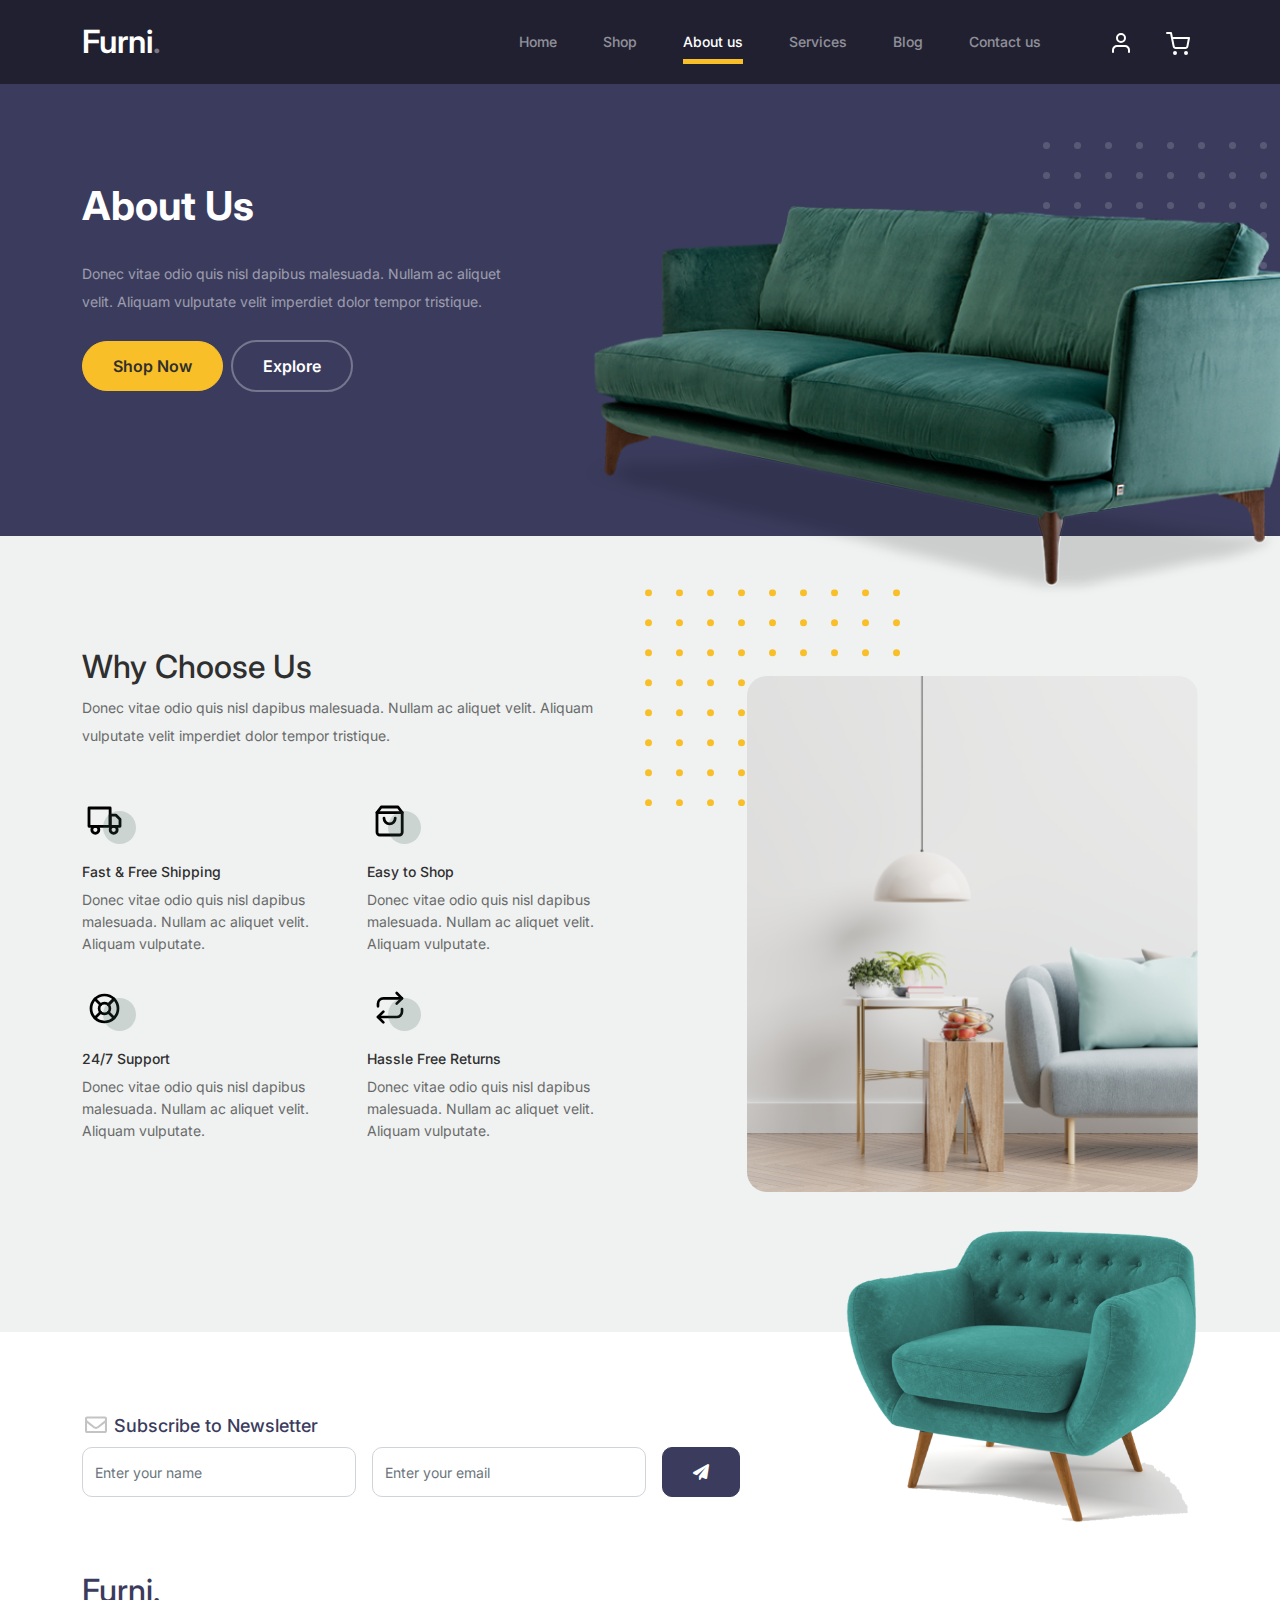
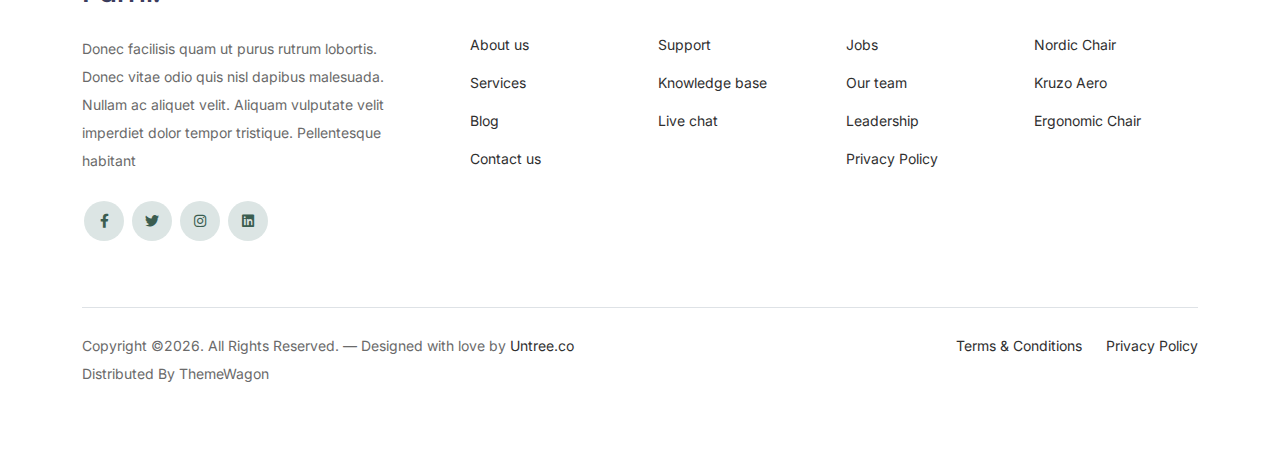
==== about.html @ 0d6bf36a "changes in photos" ====
<!doctype html>
<html lang="en">
<head>
  <meta charset="utf-8">
  <meta name="viewport" content="width=device-width, initial-scale=1, shrink-to-fit=no">
  <meta name="author" content="Untree.co">
  <link rel="shortcut icon" href="favicon.png">

  <meta name="description" content="" />
  <meta name="keywords" content="bootstrap, bootstrap4" />

		<!-- Bootstrap CSS -->
		<link href="css/bootstrap.min.css" rel="stylesheet">
		<link href="https://cdnjs.cloudflare.com/ajax/libs/font-awesome/6.0.0-beta3/css/all.min.css" rel="stylesheet">
		<link href="css/tiny-slider.css" rel="stylesheet">
		<link href="css/style.css" rel="stylesheet">
		<title>Furni Free Bootstrap 5 Template for Furniture and Interior Design Websites by Untree.co </title>
	</head>

	<body>

		<!-- Start Header/Navigation -->
		<nav class="custom-navbar navbar navbar navbar-expand-md navbar-dark bg-dark" arial-label="Furni navigation bar">

			<div class="container">
				<a class="navbar-brand" href="index.html">Furni<span>.</span></a>

				<button class="navbar-toggler" type="button" data-bs-toggle="collapse" data-bs-target="#navbarsFurni" aria-controls="navbarsFurni" aria-expanded="false" aria-label="Toggle navigation">
					<span class="navbar-toggler-icon"></span>
				</button>

				<div class="collapse navbar-collapse" id="navbarsFurni">
					<ul class="custom-navbar-nav navbar-nav ms-auto mb-2 mb-md-0">
						<li class="nav-item ">
							<a class="nav-link" href="index.html">Home</a>
						</li>
						<li><a class="nav-link" href="shop.html">Shop</a></li>
						<li class="active"><a class="nav-link" href="about.html">About us</a></li>
						<li><a class="nav-link" href="services.html">Services</a></li>
						<li><a class="nav-link" href="blog.html">Blog</a></li>
						<li><a class="nav-link" href="contact.html">Contact us</a></li>
					</ul>

					<ul class="custom-navbar-cta navbar-nav mb-2 mb-md-0 ms-5">
						<li><a class="nav-link" href="#"><img src="images/user.svg"></a></li>
						<li><a class="nav-link" href="cart.html"><img src="images/cart.svg"></a></li>
					</ul>
				</div>
			</div>
				
		</nav>
		<!-- End Header/Navigation -->

		<!-- Start Hero Section -->
			<div class="hero">
				<div class="container">
					<div class="row justify-content-between">
						<div class="col-lg-5">
							<div class="intro-excerpt">
								<h1>About Us</h1>
								<p class="mb-4">Donec vitae odio quis nisl dapibus malesuada. Nullam ac aliquet velit. Aliquam vulputate velit imperdiet dolor tempor tristique.</p>
								<p><a href="" class="btn btn-secondary me-2">Shop Now</a><a href="#" class="btn btn-white-outline">Explore</a></p>
							</div>
						</div>
						<div class="col-lg-7">
							<div class="hero-img-wrap">
								<img src="images/couch.png" class="img-fluid">
							</div>
						</div>
					</div>
				</div>
			</div>
		<!-- End Hero Section -->

		

		<!-- Start Why Choose Us Section -->
		<div class="why-choose-section">
			<div class="container">
				<div class="row justify-content-between align-items-center">
					<div class="col-lg-6">
						<h2 class="section-title">Why Choose Us</h2>
						<p>Donec vitae odio quis nisl dapibus malesuada. Nullam ac aliquet velit. Aliquam vulputate velit imperdiet dolor tempor tristique.</p>

						<div class="row my-5">
							<div class="col-6 col-md-6">
								<div class="feature">
									<div class="icon">
										<img src="images/truck.svg" alt="Image" class="imf-fluid">
									</div>
									<h3>Fast &amp; Free Shipping</h3>
									<p>Donec vitae odio quis nisl dapibus malesuada. Nullam ac aliquet velit. Aliquam vulputate.</p>
								</div>
							</div>

							<div class="col-6 col-md-6">
								<div class="feature">
									<div class="icon">
										<img src="images/bag.svg" alt="Image" class="imf-fluid">
									</div>
									<h3>Easy to Shop</h3>
									<p>Donec vitae odio quis nisl dapibus malesuada. Nullam ac aliquet velit. Aliquam vulputate.</p>
								</div>
							</div>

							<div class="col-6 col-md-6">
								<div class="feature">
									<div class="icon">
										<img src="images/support.svg" alt="Image" class="imf-fluid">
									</div>
									<h3>24/7 Support</h3>
									<p>Donec vitae odio quis nisl dapibus malesuada. Nullam ac aliquet velit. Aliquam vulputate.</p>
								</div>
							</div>

							<div class="col-6 col-md-6">
								<div class="feature">
									<div class="icon">
										<img src="images/return.svg" alt="Image" class="imf-fluid">
									</div>
									<h3>Hassle Free Returns</h3>
									<p>Donec vitae odio quis nisl dapibus malesuada. Nullam ac aliquet velit. Aliquam vulputate.</p>
								</div>
							</div>

						</div>
					</div>

					<div class="col-lg-5">
						<div class="img-wrap">
							<img src="images/why-choose-us-img.jpg" alt="Image" class="img-fluid">
						</div>
					</div>

				</div>
			</div>
		</div>
		<!-- End Why Choose Us Section -->


		<!-- Start Footer Section -->
		<footer class="footer-section">
			<div class="container relative">

				<div class="sofa-img">
					<img src="images/sofa.png" alt="Image" class="img-fluid">
				</div>

				<div class="row">
					<div class="col-lg-8">
						<div class="subscription-form">
							<h3 class="d-flex align-items-center"><span class="me-1"><img src="images/envelope-outline.svg" alt="Image" class="img-fluid"></span><span>Subscribe to Newsletter</span></h3>

							<form action="#" class="row g-3">
								<div class="col-auto">
									<input type="text" class="form-control" placeholder="Enter your name">
								</div>
								<div class="col-auto">
									<input type="email" class="form-control" placeholder="Enter your email">
								</div>
								<div class="col-auto">
									<button class="btn btn-primary">
										<span class="fa fa-paper-plane"></span>
									</button>
								</div>
							</form>

						</div>
					</div>
				</div>

				<div class="row g-5 mb-5">
					<div class="col-lg-4">
						<div class="mb-4 footer-logo-wrap"><a href="#" class="footer-logo">Furni<span>.</span></a></div>
						<p class="mb-4">Donec facilisis quam ut purus rutrum lobortis. Donec vitae odio quis nisl dapibus malesuada. Nullam ac aliquet velit. Aliquam vulputate velit imperdiet dolor tempor tristique. Pellentesque habitant</p>

						<ul class="list-unstyled custom-social">
							<li><a href="#"><span class="fa fa-brands fa-facebook-f"></span></a></li>
							<li><a href="#"><span class="fa fa-brands fa-twitter"></span></a></li>
							<li><a href="#"><span class="fa fa-brands fa-instagram"></span></a></li>
							<li><a href="#"><span class="fa fa-brands fa-linkedin"></span></a></li>
						</ul>
					</div>

					<div class="col-lg-8">
						<div class="row links-wrap">
							<div class="col-6 col-sm-6 col-md-3">
								<ul class="list-unstyled">
									<li><a href="#">About us</a></li>
									<li><a href="#">Services</a></li>
									<li><a href="#">Blog</a></li>
									<li><a href="#">Contact us</a></li>
								</ul>
							</div>

							<div class="col-6 col-sm-6 col-md-3">
								<ul class="list-unstyled">
									<li><a href="#">Support</a></li>
									<li><a href="#">Knowledge base</a></li>
									<li><a href="#">Live chat</a></li>
								</ul>
							</div>

							<div class="col-6 col-sm-6 col-md-3">
								<ul class="list-unstyled">
									<li><a href="#">Jobs</a></li>
									<li><a href="#">Our team</a></li>
									<li><a href="#">Leadership</a></li>
									<li><a href="#">Privacy Policy</a></li>
								</ul>
							</div>

							<div class="col-6 col-sm-6 col-md-3">
								<ul class="list-unstyled">
									<li><a href="#">Nordic Chair</a></li>
									<li><a href="#">Kruzo Aero</a></li>
									<li><a href="#">Ergonomic Chair</a></li>
								</ul>
							</div>
						</div>
					</div>

				</div>

				<div class="border-top copyright">
					<div class="row pt-4">
						<div class="col-lg-6">
							<p class="mb-2 text-center text-lg-start">Copyright &copy;<script>document.write(new Date().getFullYear());</script>. All Rights Reserved. &mdash; Designed with love by <a href="https://untree.co">Untree.co</a> Distributed By <a hreff="https://themewagon.com">ThemeWagon</a>  <!-- License information: https://untree.co/license/ -->
            </p>
						</div>

						<div class="col-lg-6 text-center text-lg-end">
							<ul class="list-unstyled d-inline-flex ms-auto">
								<li class="me-4"><a href="#">Terms &amp; Conditions</a></li>
								<li><a href="#">Privacy Policy</a></li>
							</ul>
						</div>

					</div>
				</div>

			</div>
		</footer>
		<!-- End Footer Section -->	


		<script src="js/bootstrap.bundle.min.js"></script>
		<script src="js/tiny-slider.js"></script>
		<script src="js/custom.js"></script>
	</body>

</html>
---- css/tiny-slider.css ----
.tns-outer {
    padding: 0 !important
}

.tns-outer [hidden] {
    display: none !important
}

.tns-outer [aria-controls],
.tns-outer [data-action] {
    cursor: pointer
}

.tns-slider {
    -webkit-transition: all 0s;
    -moz-transition: all 0s;
    transition: all 0s
}

.tns-slider>.tns-item {
    -webkit-box-sizing: border-box;
    -moz-box-sizing: border-box;
    box-sizing: border-box
}

.tns-horizontal.tns-subpixel {
    white-space: nowrap
}

.tns-horizontal.tns-subpixel>.tns-item {
    display: inline-block;
    vertical-align: top;
    white-space: normal
}

.tns-horizontal.tns-no-subpixel:after {
    content: '';
    display: table;
    clear: both
}

.tns-horizontal.tns-no-subpixel>.tns-item {
    float: left
}

.tns-horizontal.tns-carousel.tns-no-subpixel>.tns-item {
    margin-right: -100%
}

.tns-no-calc {
    position: relative;
    left: 0
}

.tns-gallery {
    position: relative;
    left: 0;
    min-height: 1px
}

.tns-gallery>.tns-item {
    position: absolute;
    left: -100%;
    -webkit-transition: transform 0s, opacity 0s;
    -moz-transition: transform 0s, opacity 0s;
    transition: transform 0s, opacity 0s
}

.tns-gallery>.tns-slide-active {
    position: relative;
    left: auto !important
}

.tns-gallery>.tns-moving {
    -webkit-transition: all 0.25s;
    -moz-transition: all 0.25s;
    transition: all 0.25s
}

.tns-autowidth {
    display: inline-block
}

.tns-lazy-img {
    -webkit-transition: opacity 0.6s;
    -moz-transition: opacity 0.6s;
    transition: opacity 0.6s;
    opacity: 0.6
}

.tns-lazy-img.tns-complete {
    opacity: 1
}

.tns-ah {
    -webkit-transition: height 0s;
    -moz-transition: height 0s;
    transition: height 0s
}

.tns-ovh {
    overflow: hidden
}

.tns-visually-hidden {
    position: absolute;
    left: -10000em
}

.tns-transparent {
    opacity: 0;
    visibility: hidden
}

.tns-fadeIn {
    opacity: 1;
    filter: alpha(opacity=100);
    z-index: 0
}

.tns-normal,
.tns-fadeOut {
    opacity: 0;
    filter: alpha(opacity=0);
    z-index: -1
}

.tns-vpfix {
    white-space: nowrap
}

.tns-vpfix>div,
.tns-vpfix>li {
    display: inline-block
}

.tns-t-subp2 {
    margin: 0 auto;
    width: 310px;
    position: relative;
    height: 10px;
    overflow: hidden
}

.tns-t-ct {
    width: 2333.3333333%;
    width: -webkit-calc(100% * 70 / 3);
    width: -moz-calc(100% * 70 / 3);
    width: calc(100% * 70 / 3);
    position: absolute;
    right: 0
}

.tns-t-ct:after {
    content: '';
    display: table;
    clear: both
}

.tns-t-ct>div {
    width: 1.4285714%;
    width: -webkit-calc(100% / 70);
    width: -moz-calc(100% / 70);
    width: calc(100% / 70);
    height: 10px;
    float: left
}
---- css/style.css ----
@import url("https://fonts.googleapis.com/css2?family=Inter:wght@400;500;600;700;800&display=swap");
body {
  overflow-x: hidden;
  position: relative; }

body {
  font-family: "Inter", sans-serif;
  font-weight: 400;
  line-height: 28px;
  color: #6a6a6a;
  font-size: 14px;
  background-color: #eff2f1; }

a {
  text-decoration: none;
  -webkit-transition: .3s all ease;
  -o-transition: .3s all ease;
  transition: .3s all ease;
  color: #2f2f2f;
  text-decoration: underline; }
  a:hover {
    color: #2f2f2f;
    text-decoration: none; }
  a.more {
    font-weight: 600; }

.custom-navbar {
  background: #202031 !important;
  padding-top: 20px;
  padding-bottom: 20px; }
  .custom-navbar .navbar-brand {
    font-size: 32px;
    font-weight: 600; }
    .custom-navbar .navbar-brand > span {
      opacity: .4; }
  .custom-navbar .navbar-toggler {
    border-color: transparent; }
    .custom-navbar .navbar-toggler:active, .custom-navbar .navbar-toggler:focus {
      -webkit-box-shadow: none;
      box-shadow: none;
      outline: none; }
  @media (min-width: 992px) {
    .custom-navbar .custom-navbar-nav li {
      margin-left: 15px;
      margin-right: 15px; } }
  .custom-navbar .custom-navbar-nav li a {
    font-weight: 500;
    color: #ffffff !important;
    opacity: .5;
    -webkit-transition: .3s all ease;
    -o-transition: .3s all ease;
    transition: .3s all ease;
    position: relative; 
    padding-right: 100px;
    }
    
    @media (min-width: 768px) {
      .custom-navbar .custom-navbar-nav li a:before {
        content: "";
        position: absolute;
        bottom: 0;
        left: 8px;
        right: 8px;
        background: #f9bf29;
        height: 5px;
        opacity: 1;
        visibility: visible;
        width: 0;
        -webkit-transition: .15s all ease-out;
        -o-transition: .15s all ease-out;
        transition: .15s all ease-out; } }
    .custom-navbar .custom-navbar-nav li a:hover {
      opacity: 1; }
      .custom-navbar .custom-navbar-nav li a:hover:before {
        width: calc(100% - 16px); }
  .custom-navbar .custom-navbar-nav li.active a {
    opacity: 1; }
    .custom-navbar .custom-navbar-nav li.active a:before {
      width: calc(100% - 16px); }
  .custom-navbar .custom-navbar-cta {
    margin-left: 0 !important;
    -webkit-box-orient: horizontal;
    -webkit-box-direction: normal;
    -ms-flex-direction: row;
    flex-direction: row; }
    @media (min-width: 768px) {
      .custom-navbar .custom-navbar-cta {
        margin-left: 40px !important; } }
    .custom-navbar .custom-navbar-cta li {
      margin-left: 0px;
      margin-right: 0px; }
      .custom-navbar .custom-navbar-cta li:first-child {
        margin-right: 20px; }

.hero {
  background: #3b3c5d;
  padding: calc(4rem - 30px) 0 0rem 0; }
  @media (min-width: 768px) {
    .hero {
      padding: calc(4rem - 30px) 0 4rem 0; } }
  @media (min-width: 992px) {
    .hero {
      padding: calc(8rem - 30px) 0 8rem 0; } }
  .hero .intro-excerpt {
    position: relative;
    z-index: 4; }
    @media (min-width: 992px) {
      .hero .intro-excerpt {
        max-width: 450px; } }
  .hero h1 {
    font-weight: 700;
    color: #ffffff;
    margin-bottom: 30px; }
    @media (min-width: 1400px) {
      .hero h1 {
        font-size: 54px; } }
  .hero p {
    color: rgba(255, 255, 255, 0.5);
    margin-botom: 30px; }
  .hero .hero-img-wrap {
    position: relative; }
    .hero .hero-img-wrap img {
      position: relative;
      top: 0px;
      right: 0px;
      z-index: 2;
      max-width: 780px;
      left: -20px; }
      @media (min-width: 768px) {
        .hero .hero-img-wrap img {
          right: 0px;
          left: -100px; } }
      @media (min-width: 992px) {
        .hero .hero-img-wrap img {
          left: 0px;
          top: -80px;
          position: absolute;
          right: -50px; } }
      @media (min-width: 1200px) {
        .hero .hero-img-wrap img {
          left: 0px;
          top: -80px;
          right: -100px; } }
    .hero .hero-img-wrap:after {
      content: "";
      position: absolute;
      width: 255px;
      height: 217px;
      background-image: url("../images/dots-light.svg");
      background-size: contain;
      background-repeat: no-repeat;
      right: -100px;
      top: -0px; }
      @media (min-width: 1200px) {
        .hero .hero-img-wrap:after {
          top: -40px; } }

.btn {
  font-weight: 600;
  padding: 12px 30px;
  border-radius: 30px;
  color: #ffffff;
  background: #2f2f2f;
  border-color: #2f2f2f; }
  .btn:hover {
    color: #ffffff;
    background: #222222;
    border-color: #222222; }
  .btn:active, .btn:focus {
    outline: none !important;
    -webkit-box-shadow: none;
    box-shadow: none; }
  .btn.btn-primary {
    background: #3b3c5d;
    border-color: #3b3c5d; }
    .btn.btn-primary:hover {
      background: #314d43;
      border-color: #314d43; }
  .btn.btn-secondary {
    color: #2f2f2f;
    background: #f9bf29;
    border-color: #f9bf29; }
    .btn.btn-secondary:hover {
      background: #f8b810;
      border-color: #f8b810; }
  .btn.btn-white-outline {
    background: transparent;
    border-width: 2px;
    border-color: rgba(255, 255, 255, 0.3); }
    .btn.btn-white-outline:hover {
      border-color: white;
      color: #ffffff; }

.section-title {
  color: #2f2f2f; }

.product-section {
  padding: 7rem 0; }
  .product-section .product-item {
    text-align: center;
    text-decoration: none;
    display: block;
    position: relative;
    padding-bottom: 50px;
    cursor: pointer; }
    .product-section .product-item .product-thumbnail {
      margin-bottom: 30px;
      position: relative;
      top: 0;
      -webkit-transition: .3s all ease;
      -o-transition: .3s all ease;
      transition: .3s all ease; }
    .product-section .product-item h3 {
      font-weight: 600;
      font-size: 16px; }
    .product-section .product-item strong {
      font-weight: 800 !important;
      font-size: 18px !important; }
    .product-section .product-item h3, .product-section .product-item strong {
      color: #2f2f2f;
      text-decoration: none; }
    .product-section .product-item .icon-cross {
      position: absolute;
      width: 35px;
      height: 35px;
      display: inline-block;
      background: #2f2f2f;
      bottom: 15px;
      left: 50%;
      -webkit-transform: translateX(-50%);
      -ms-transform: translateX(-50%);
      transform: translateX(-50%);
      margin-bottom: -17.5px;
      border-radius: 50%;
      opacity: 0;
      visibility: hidden;
      -webkit-transition: .3s all ease;
      -o-transition: .3s all ease;
      transition: .3s all ease; }
      .product-section .product-item .icon-cross img {
        position: absolute;
        left: 50%;
        top: 50%;
        -webkit-transform: translate(-50%, -50%);
        -ms-transform: translate(-50%, -50%);
        transform: translate(-50%, -50%); }
    .product-section .product-item:before {
      bottom: 0;
      left: 0;
      right: 0;
      position: absolute;
      content: "";
      background: #dce5e4;
      height: 0%;
      z-index: -1;
      border-radius: 10px;
      -webkit-transition: .3s all ease;
      -o-transition: .3s all ease;
      transition: .3s all ease; }
    .product-section .product-item:hover .product-thumbnail {
      top: -25px; }
    .product-section .product-item:hover .icon-cross {
      bottom: 0;
      opacity: 1;
      visibility: visible; }
    .product-section .product-item:hover:before {
      height: 70%; }

.why-choose-section {
  padding: 7rem 0; }
  .why-choose-section .img-wrap {
    position: relative; }
    .why-choose-section .img-wrap:before {
      position: absolute;
      content: "";
      width: 255px;
      height: 217px;
      background-image: url("../images/dots-yellow.svg");
      background-repeat: no-repeat;
      background-size: contain;
      -webkit-transform: translate(-40%, -40%);
      -ms-transform: translate(-40%, -40%);
      transform: translate(-40%, -40%);
      z-index: -1; }
    .why-choose-section .img-wrap img {
      border-radius: 20px; }

.feature {
  margin-bottom: 30px; }
  .feature .icon {
    display: inline-block;
    position: relative;
    margin-bottom: 20px; }
    .feature .icon:before {
      content: "";
      width: 33px;
      height: 33px;
      position: absolute;
      background: rgba(59, 93, 80, 0.2);
      border-radius: 50%;
      right: -8px;
      bottom: 0; }
  .feature h3 {
    font-size: 14px;
    color: #2f2f2f; }
  .feature p {
    font-size: 14px;
    line-height: 22px;
    color: #6a6a6a; }

.we-help-section {
  padding: 7rem 0; }
  .we-help-section .imgs-grid {
    display: -ms-grid;
    display: grid;
    -ms-grid-columns: (1fr)[27];
    grid-template-columns: repeat(27, 1fr);
    position: relative; }
    .we-help-section .imgs-grid:before {
      position: absolute;
      content: "";
      width: 255px;
      height: 217px;
      background-image: url("../images/dots-green.svg");
      background-size: contain;
      background-repeat: no-repeat;
      -webkit-transform: translate(-40%, -40%);
      -ms-transform: translate(-40%, -40%);
      transform: translate(-40%, -40%);
      z-index: -1; }
    .we-help-section .imgs-grid .grid {
      position: relative; }
      .we-help-section .imgs-grid .grid img {
        border-radius: 20px;
        max-width: 100%; }
      .we-help-section .imgs-grid .grid.grid-1 {
        -ms-grid-column: 1;
        -ms-grid-column-span: 18;
        grid-column: 1 / span 18;
        -ms-grid-row: 1;
        -ms-grid-row-span: 27;
        grid-row: 1 / span 27; }
      .we-help-section .imgs-grid .grid.grid-2 {
        -ms-grid-column: 19;
        -ms-grid-column-span: 27;
        grid-column: 19 / span 27;
        -ms-grid-row: 1;
        -ms-grid-row-span: 5;
        grid-row: 1 / span 5;
        padding-left: 20px; }
      .we-help-section .imgs-grid .grid.grid-3 {
        -ms-grid-column: 14;
        -ms-grid-column-span: 16;
        grid-column: 14 / span 16;
        -ms-grid-row: 6;
        -ms-grid-row-span: 27;
        grid-row: 6 / span 27;
        padding-top: 20px; }

.custom-list {
  width: 100%; }
  .custom-list li {
    display: inline-block;
    width: calc(50% - 20px);
    margin-bottom: 12px;
    line-height: 1.5;
    position: relative;
    padding-left: 20px; }
    .custom-list li:before {
      content: "";
      width: 8px;
      height: 8px;
      border-radius: 50%;
      border: 2px solid #3b5d50;
      position: absolute;
      left: 0;
      top: 8px; }

.popular-product {
  padding: 0 0 7rem 0; }
  .popular-product .product-item-sm h3 {
    font-size: 14px;
    font-weight: 700;
    color: #2f2f2f; }
  .popular-product .product-item-sm a {
    text-decoration: none;
    color: #2f2f2f;
    -webkit-transition: .3s all ease;
    -o-transition: .3s all ease;
    transition: .3s all ease; }
    .popular-product .product-item-sm a:hover {
      color: rgba(47, 47, 47, 0.5); }
  .popular-product .product-item-sm p {
    line-height: 1.4;
    margin-bottom: 10px;
    font-size: 14px; }
  .popular-product .product-item-sm .thumbnail {
    margin-right: 10px;
    -webkit-box-flex: 0;
    -ms-flex: 0 0 120px;
    flex: 0 0 120px;
    position: relative; }
    .popular-product .product-item-sm .thumbnail:before {
      content: "";
      position: absolute;
      border-radius: 20px;
      background: #dce5e4;
      width: 98px;
      height: 98px;
      top: 50%;
      left: 50%;
      -webkit-transform: translate(-50%, -50%);
      -ms-transform: translate(-50%, -50%);
      transform: translate(-50%, -50%);
      z-index: -1; }

.testimonial-section {
  padding: 3rem 0 7rem 0; }

.testimonial-slider-wrap {
  position: relative; }
  .testimonial-slider-wrap .tns-inner {
    padding-top: 30px; }
  .testimonial-slider-wrap .item .testimonial-block blockquote {
    font-size: 16px; }
    @media (min-width: 768px) {
      .testimonial-slider-wrap .item .testimonial-block blockquote {
        line-height: 32px;
        font-size: 18px; } }
  .testimonial-slider-wrap .item .testimonial-block .author-info .author-pic {
    margin-bottom: 20px; }
    .testimonial-slider-wrap .item .testimonial-block .author-info .author-pic img {
      max-width: 80px;
      border-radius: 50%; }
  .testimonial-slider-wrap .item .testimonial-block .author-info h3 {
    font-size: 14px;
    font-weight: 700;
    color: #2f2f2f;
    margin-bottom: 0; }
  .testimonial-slider-wrap #testimonial-nav {
    position: absolute;
    top: 50%;
    z-index: 99;
    width: 100%;
    display: none; }
    @media (min-width: 768px) {
      .testimonial-slider-wrap #testimonial-nav {
        display: block; } }
    .testimonial-slider-wrap #testimonial-nav > span {
      cursor: pointer;
      position: absolute;
      width: 58px;
      height: 58px;
      line-height: 58px;
      border-radius: 50%;
      background: rgba(59, 93, 80, 0.1);
      color: #2f2f2f;
      -webkit-transition: .3s all ease;
      -o-transition: .3s all ease;
      transition: .3s all ease; }
      .testimonial-slider-wrap #testimonial-nav > span:hover {
        background: #3b5d50;
        color: #ffffff; }
    .testimonial-slider-wrap #testimonial-nav .prev {
      left: -10px; }
    .testimonial-slider-wrap #testimonial-nav .next {
      right: 0; }
  .testimonial-slider-wrap .tns-nav {
    position: absolute;
    bottom: -50px;
    left: 50%;
    -webkit-transform: translateX(-50%);
    -ms-transform: translateX(-50%);
    transform: translateX(-50%); }
    .testimonial-slider-wrap .tns-nav button {
      background: none;
      border: none;
      display: inline-block;
      position: relative;
      width: 0 !important;
      height: 7px !important;
      margin: 2px; }
      .testimonial-slider-wrap .tns-nav button:active, .testimonial-slider-wrap .tns-nav button:focus, .testimonial-slider-wrap .tns-nav button:hover {
        outline: none;
        -webkit-box-shadow: none;
        box-shadow: none;
        background: none; }
      .testimonial-slider-wrap .tns-nav button:before {
        display: block;
        width: 7px;
        height: 7px;
        left: 0;
        top: 0;
        position: absolute;
        content: "";
        border-radius: 50%;
        -webkit-transition: .3s all ease;
        -o-transition: .3s all ease;
        transition: .3s all ease;
        background-color: #d6d6d6; }
      .testimonial-slider-wrap .tns-nav button:hover:before, .testimonial-slider-wrap .tns-nav button.tns-nav-active:before {
        background-color: #3b5d50; }

.before-footer-section {
  padding: 7rem 0 12rem 0 !important; }

.blog-section {
  padding: 7rem 0 12rem 0; }
  .blog-section .post-entry a {
    text-decoration: none; }
  .blog-section .post-entry .post-thumbnail {
    display: block;
    margin-bottom: 20px; }
    .blog-section .post-entry .post-thumbnail img {
      border-radius: 20px;
      -webkit-transition: .3s all ease;
      -o-transition: .3s all ease;
      transition: .3s all ease; }
  .blog-section .post-entry .post-content-entry {
    padding-left: 15px;
    padding-right: 15px; }
    .blog-section .post-entry .post-content-entry h3 {
      font-size: 16px;
      margin-bottom: 0;
      font-weight: 600;
      margin-bottom: 7px; }
    .blog-section .post-entry .post-content-entry .meta {
      font-size: 14px; }
      .blog-section .post-entry .post-content-entry .meta a {
        font-weight: 600; }
  .blog-section .post-entry:hover .post-thumbnail img, .blog-section .post-entry:focus .post-thumbnail img {
    opacity: .7; }

.footer-section {
  padding: 80px 0;
  background: #ffffff; }
  .footer-section .relative {
    position: relative; }
  .footer-section a {
    text-decoration: none;
    color: #2f2f2f;
    -webkit-transition: .3s all ease;
    -o-transition: .3s all ease;
    transition: .3s all ease; }
    .footer-section a:hover {
      color: rgba(47, 47, 47, 0.5); }
  .footer-section .subscription-form {
    margin-bottom: 40px;
    position: relative;
    z-index: 2;
    margin-top: 100px; }
    @media (min-width: 992px) {
      .footer-section .subscription-form {
        margin-top: 0px;
        margin-bottom: 80px; } }
    .footer-section .subscription-form h3 {
      font-size: 18px;
      font-weight: 500;
      color: #3b3c5d; }
    .footer-section .subscription-form .form-control {
      height: 50px;
      border-radius: 10px;
      font-family: "Inter", sans-serif; }
      .footer-section .subscription-form .form-control:active, .footer-section .subscription-form .form-control:focus {
        outline: none;
        -webkit-box-shadow: none;
        box-shadow: none;
        border-color: #3b3c5d;
        -webkit-box-shadow: 0 1px 4px 0 rgba(0, 0, 0, 0.2);
        box-shadow: 0 1px 4px 0 rgba(0, 0, 0, 0.2); }
      .footer-section .subscription-form .form-control::-webkit-input-placeholder {
        font-size: 14px; }
      .footer-section .subscription-form .form-control::-moz-placeholder {
        font-size: 14px; }
      .footer-section .subscription-form .form-control:-ms-input-placeholder {
        font-size: 14px; }
      .footer-section .subscription-form .form-control:-moz-placeholder {
        font-size: 14px; }
    .footer-section .subscription-form .btn {
      border-radius: 10px !important; }
  .footer-section .sofa-img {
    position: absolute;
    top: -200px;
    z-index: 1;
    right: 0; }
    .footer-section .sofa-img img {
      max-width: 380px; }
  .footer-section .links-wrap {
    margin-top: 0px; }
    @media (min-width: 992px) {
      .footer-section .links-wrap {
        margin-top: 54px; } }
    .footer-section .links-wrap ul li {
      margin-bottom: 10px; }
  .footer-section .footer-logo-wrap .footer-logo {
    font-size: 32px;
    font-weight: 500;
    text-decoration: none;
    color: #3b3c5d; }
  .footer-section .custom-social li {
    margin: 2px;
    display: inline-block; }
    .footer-section .custom-social li a {
      width: 40px;
      height: 40px;
      text-align: center;
      line-height: 40px;
      display: inline-block;
      background: #dce5e4;
      color: #3b5d50;
      border-radius: 50%; }
      .footer-section .custom-social li a:hover {
        background: #3b5d50;
        color: #ffffff; }
  .footer-section .border-top {
    border-color: #dce5e4; }
    .footer-section .border-top.copyright {
      font-size: 14px !important; }

.untree_co-section {
  padding: 7rem 0; }

.form-control {
  height: 50px;
  border-radius: 10px;
  font-family: "Inter", sans-serif; }
  .form-control:active, .form-control:focus {
    outline: none;
    -webkit-box-shadow: none;
    box-shadow: none;
    border-color: #3b3c5d;
    -webkit-box-shadow: 0 1px 4px 0 rgba(0, 0, 0, 0.2);
    box-shadow: 0 1px 4px 0 rgba(0, 0, 0, 0.2); }
  .form-control::-webkit-input-placeholder {
    font-size: 14px; }
  .form-control::-moz-placeholder {
    font-size: 14px; }
  .form-control:-ms-input-placeholder {
    font-size: 14px; }
  .form-control:-moz-placeholder {
    font-size: 14px; }

.service {
  line-height: 1.5; }
  .service .service-icon {
    border-radius: 10px;
    -webkit-box-flex: 0;
    -ms-flex: 0 0 50px;
    flex: 0 0 50px;
    height: 50px;
    line-height: 50px;
    text-align: center;
    background: #3b3c5d;
    margin-right: 20px;
    color: #ffffff; }

textarea {
  height: auto !important; }

.site-blocks-table {
  overflow: auto; }
  .site-blocks-table .product-thumbnail {
    width: 200px; }
  .site-blocks-table .btn {
    padding: 2px 10px; }
  .site-blocks-table thead th {
    padding: 30px;
    text-align: center;
    border-width: 0px !important;
    vertical-align: middle;
    color: rgba(0, 0, 0, 0.8);
    font-size: 18px; }
  .site-blocks-table td {
    padding: 20px;
    text-align: center;
    vertical-align: middle;
    color: rgba(0, 0, 0, 0.8); }
  .site-blocks-table tbody tr:first-child td {
    border-top: 1px solid #3b3c5d !important; }
  .site-blocks-table .btn {
    background: none !important;
    color: #000000;
    border: none;
    height: auto !important; }

.site-block-order-table th {
  border-top: none !important;
  border-bottom-width: 1px !important; }

.site-block-order-table td, .site-block-order-table th {
  color: #000000; }

.couponcode-wrap input {
  border-radius: 10px !important; }

.text-primary {
  color: #3b3c5d !important; }

.thankyou-icon {
  position: relative;
  color: #3b3c5d; }
  .thankyou-icon:before {
    position: absolute;
    content: "";
    width: 50px;
    height: 50px;
    border-radius: 50%;
    background: rgba(59, 93, 80, 0.2); }
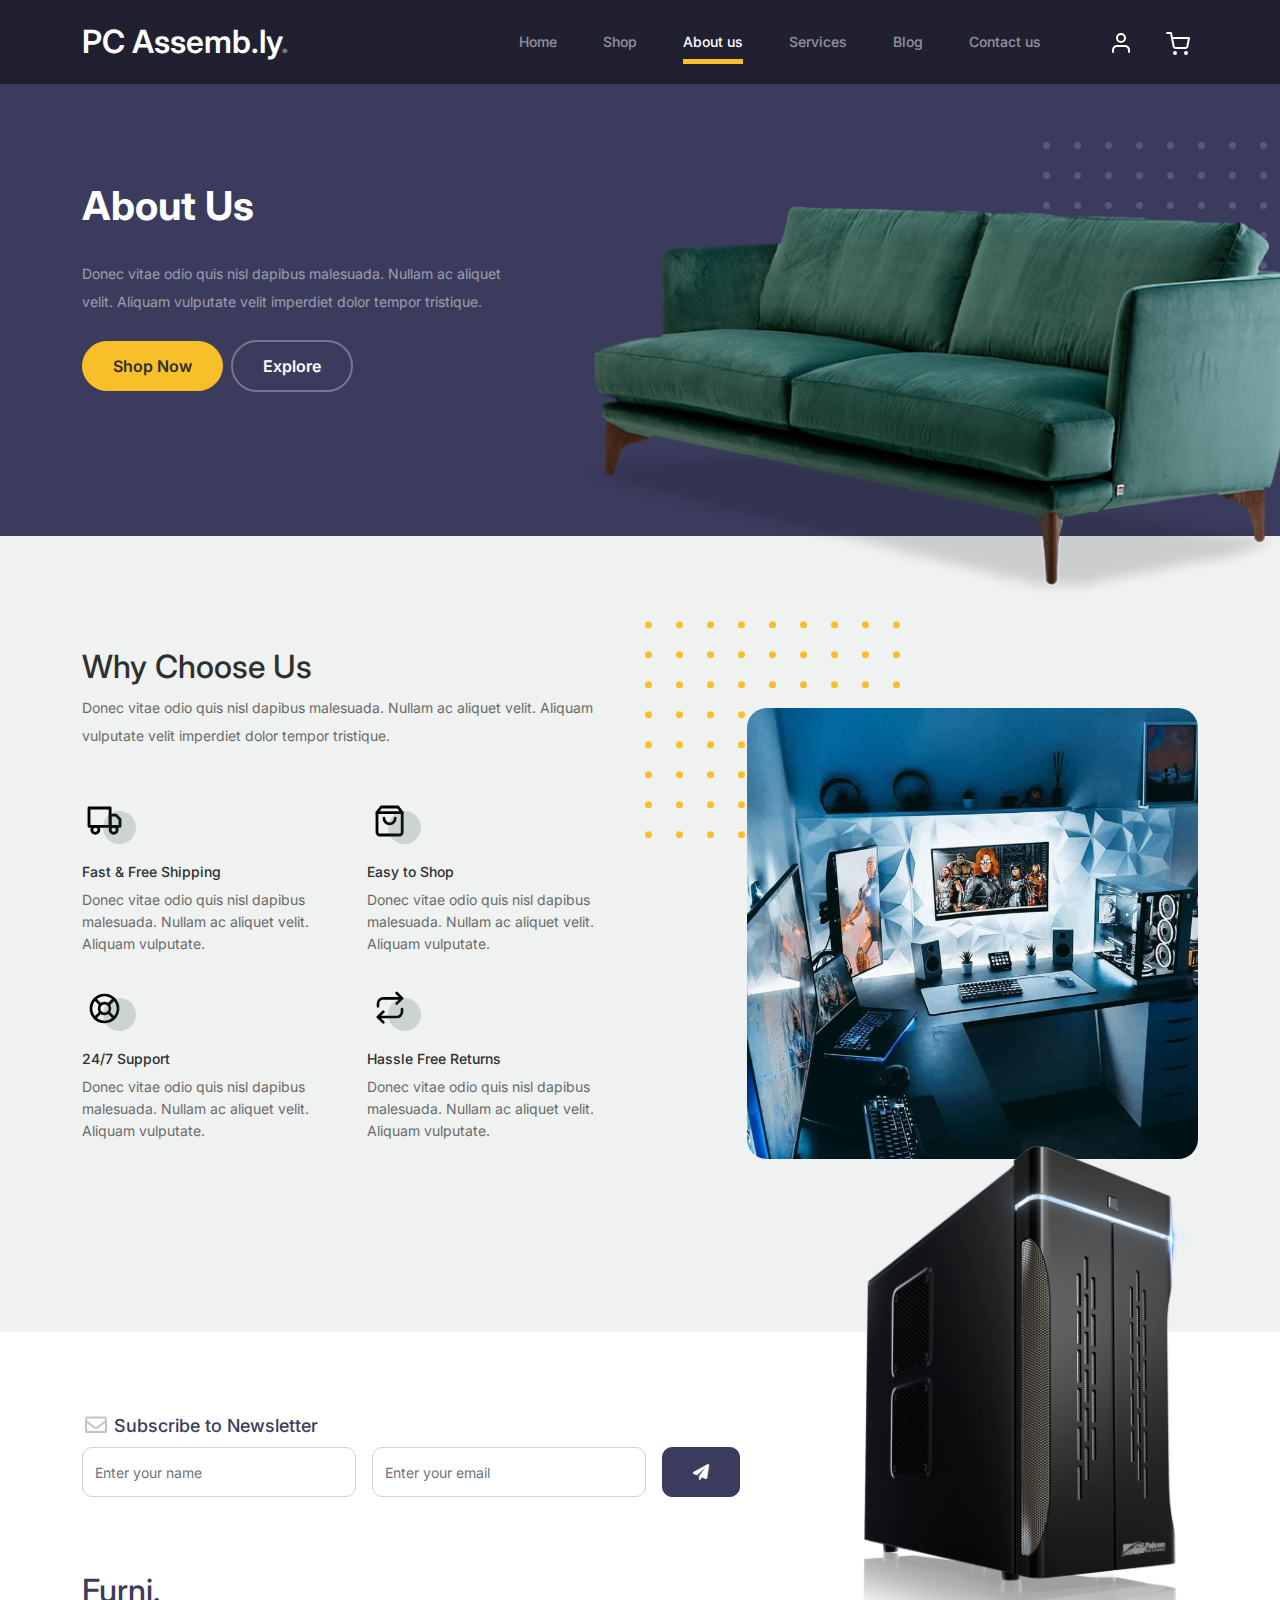
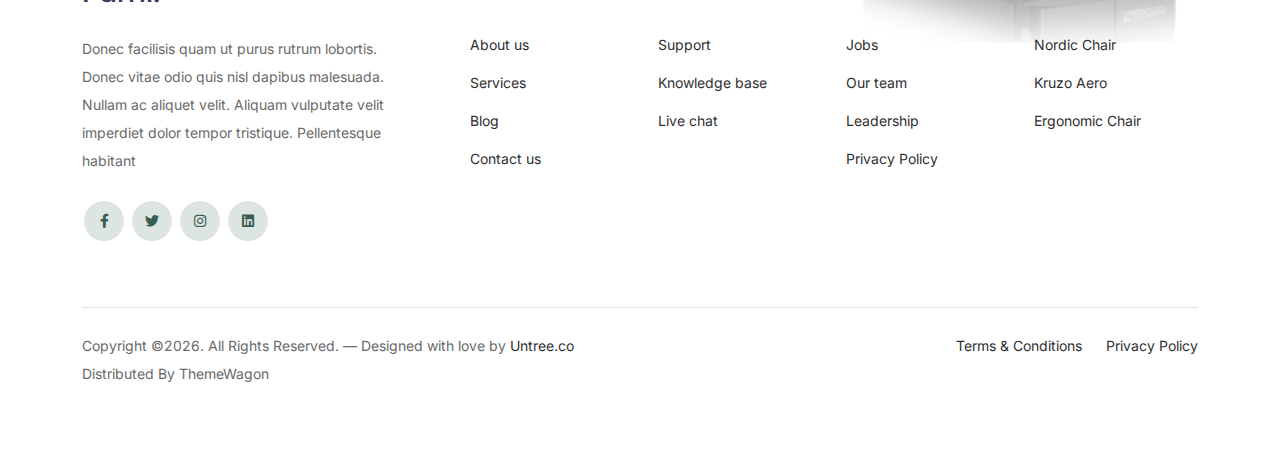
==== commit 22031f8f: "Shop Img Update" ====
--- a/about.html
+++ b/about.html
@@ -14,7 +14,7 @@
 		<link href="https://cdnjs.cloudflare.com/ajax/libs/font-awesome/6.0.0-beta3/css/all.min.css" rel="stylesheet">
 		<link href="css/tiny-slider.css" rel="stylesheet">
 		<link href="css/style.css" rel="stylesheet">
-		<title>Furni Free Bootstrap 5 Template for Furniture and Interior Design Websites by Untree.co </title>
+		<title>PC Assemb.ly</title>
 	</head>
 
 	<body>
@@ -23,7 +23,7 @@
 		<nav class="custom-navbar navbar navbar navbar-expand-md navbar-dark bg-dark" arial-label="Furni navigation bar">
 
 			<div class="container">
-				<a class="navbar-brand" href="index.html">Furni<span>.</span></a>
+				<a class="navbar-brand" href="index.html">PC Assemb.ly<span>.</span></a>
 
 				<button class="navbar-toggler" type="button" data-bs-toggle="collapse" data-bs-target="#navbarsFurni" aria-controls="navbarsFurni" aria-expanded="false" aria-label="Toggle navigation">
 					<span class="navbar-toggler-icon"></span>
@@ -47,7 +47,7 @@
 					</ul>
 				</div>
 			</div>
-				
+
 		</nav>
 		<!-- End Header/Navigation -->
 
@@ -72,7 +72,7 @@
 			</div>
 		<!-- End Hero Section -->
 
-		
+
 
 		<!-- Start Why Choose Us Section -->
 		<div class="why-choose-section">
@@ -143,7 +143,7 @@
 			<div class="container relative">
 
 				<div class="sofa-img">
-					<img src="images/sofa.png" alt="Image" class="img-fluid">
+					<img src="images/tower.png" alt="Image" class="img-fluid">
 				</div>
 
 				<div class="row">
@@ -241,7 +241,7 @@
 
 			</div>
 		</footer>
-		<!-- End Footer Section -->	
+		<!-- End Footer Section -->
 
 
 		<script src="js/bootstrap.bundle.min.js"></script>
--- a/css/style.css
+++ b/css/style.css
@@ -50,10 +50,10 @@
     -webkit-transition: .3s all ease;
     -o-transition: .3s all ease;
     transition: .3s all ease;
-    position: relative; 
+    position: relative;
     padding-right: 100px;
     }
-    
+
     @media (min-width: 768px) {
       .custom-navbar .custom-navbar-nav li a:before {
         content: "";
@@ -580,7 +580,7 @@
       border-radius: 10px !important; }
   .footer-section .sofa-img {
     position: absolute;
-    top: -200px;
+    top: -300px;
     z-index: 1;
     right: 0; }
     .footer-section .sofa-img img {
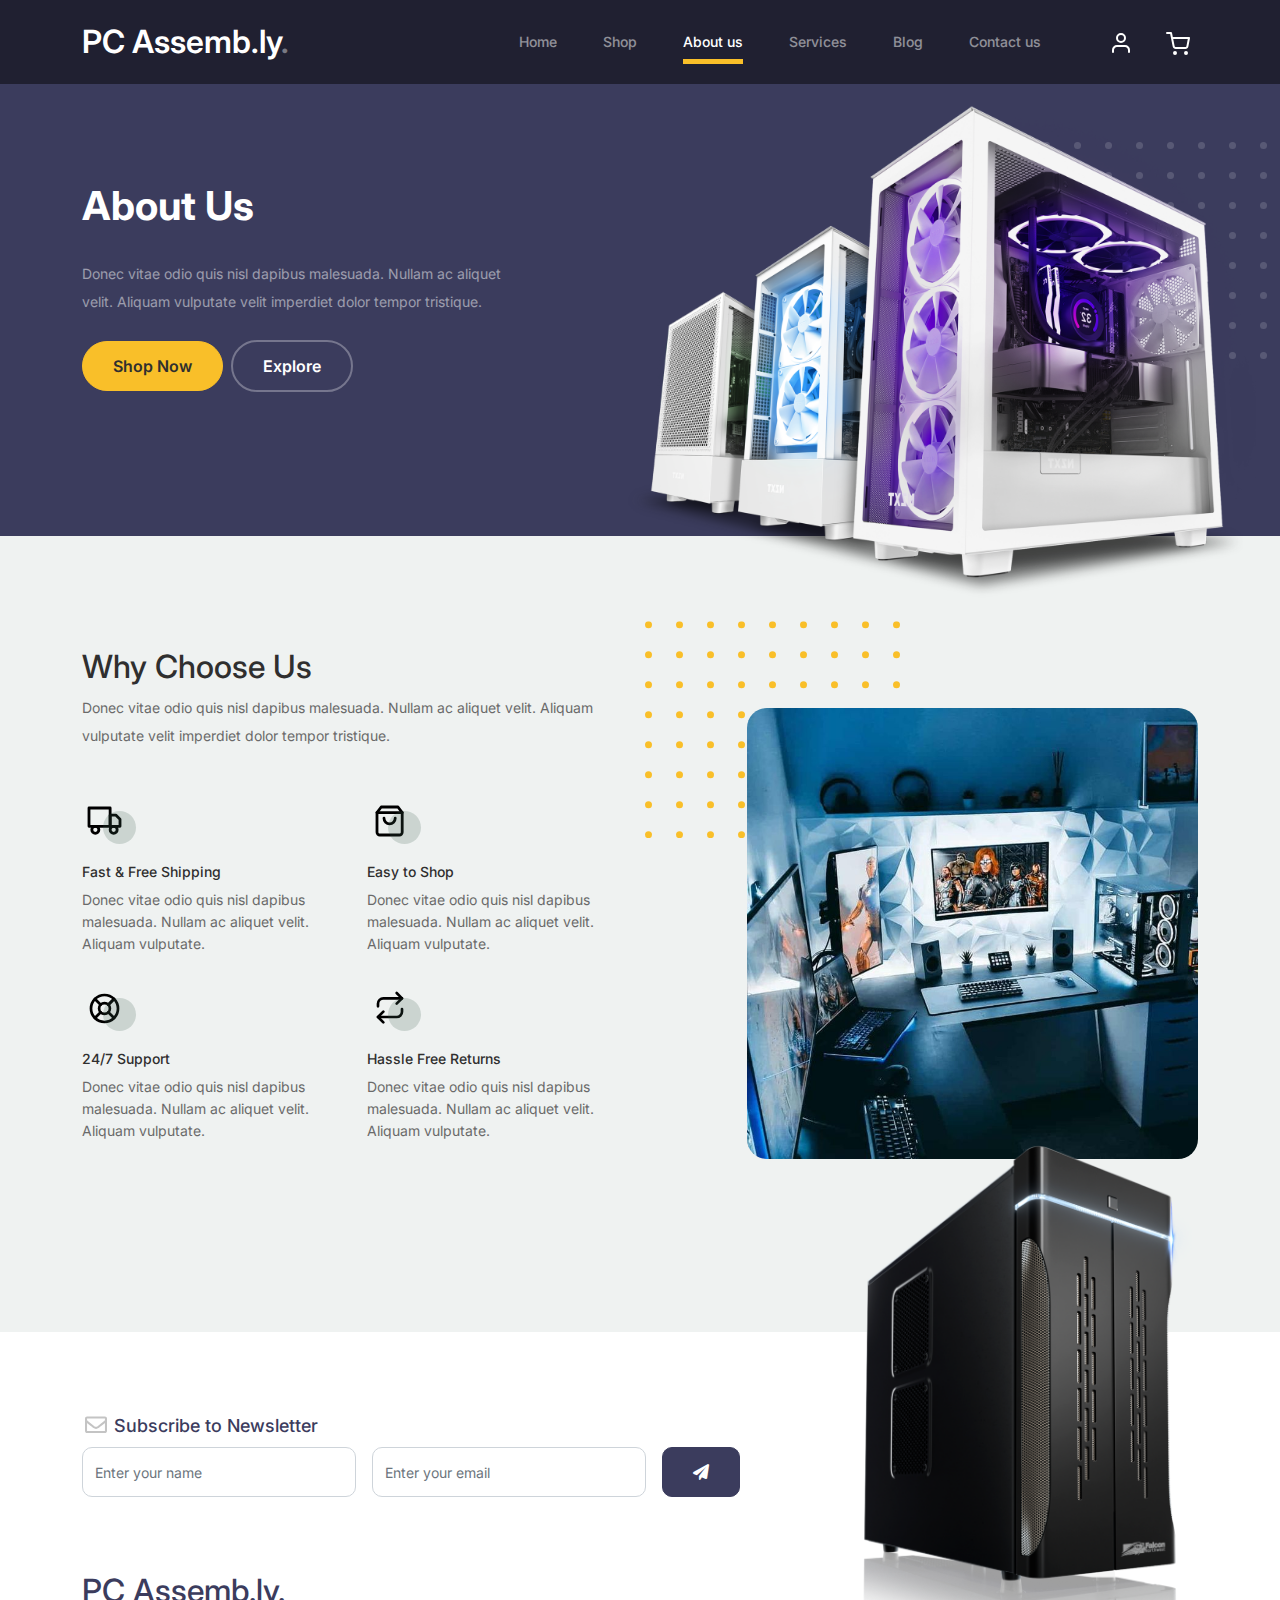
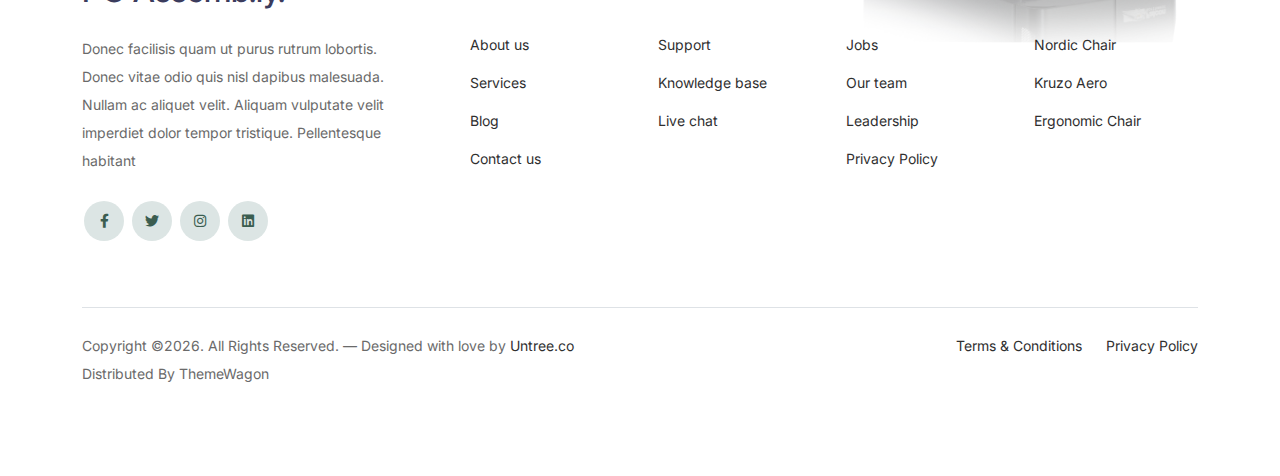
==== commit 4e609dbf: "adjusted shi" ====
--- a/about.html
+++ b/about.html
@@ -171,7 +171,7 @@
 
 				<div class="row g-5 mb-5">
 					<div class="col-lg-4">
-						<div class="mb-4 footer-logo-wrap"><a href="#" class="footer-logo">Furni<span>.</span></a></div>
+						<div class="mb-4 footer-logo-wrap"><a href="#" class="footer-logo">PC Assemb.ly<span>.</span></a></div>
 						<p class="mb-4">Donec facilisis quam ut purus rutrum lobortis. Donec vitae odio quis nisl dapibus malesuada. Nullam ac aliquet velit. Aliquam vulputate velit imperdiet dolor tempor tristique. Pellentesque habitant</p>
 
 						<ul class="list-unstyled custom-social">
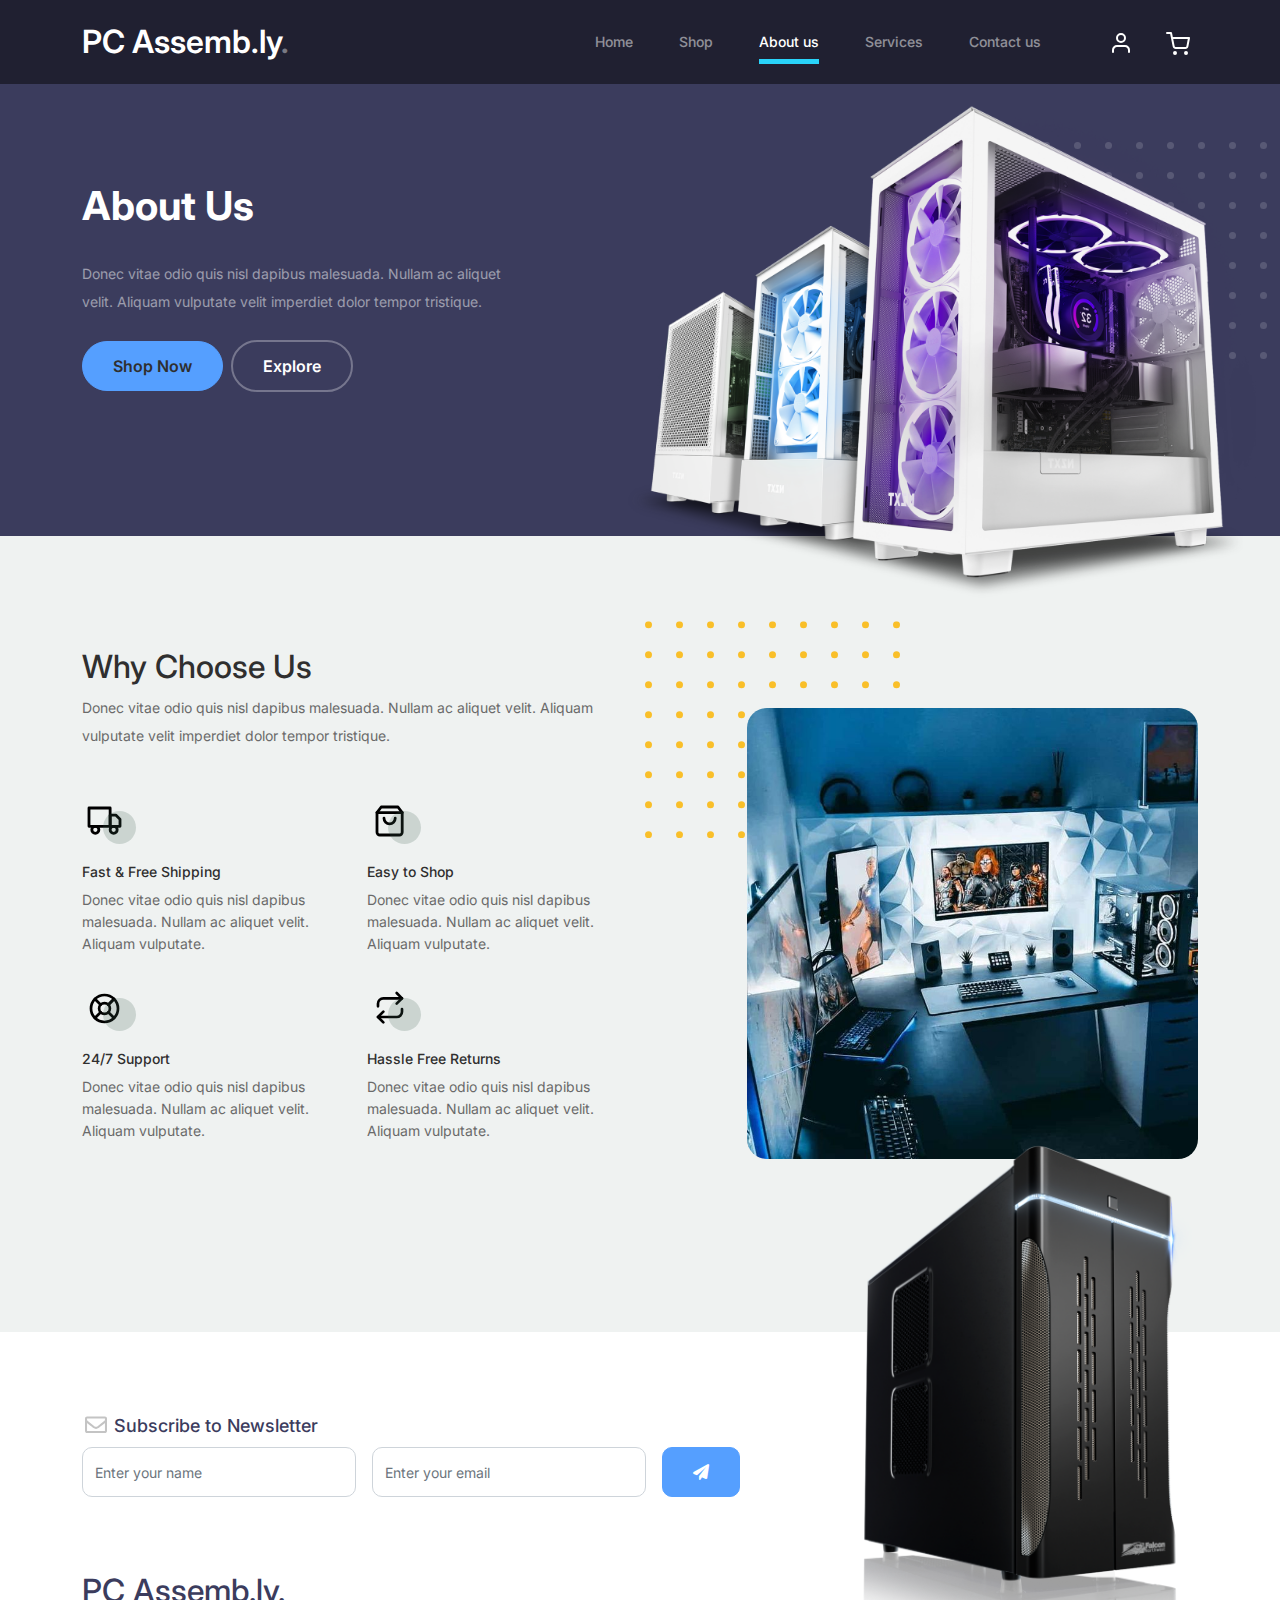
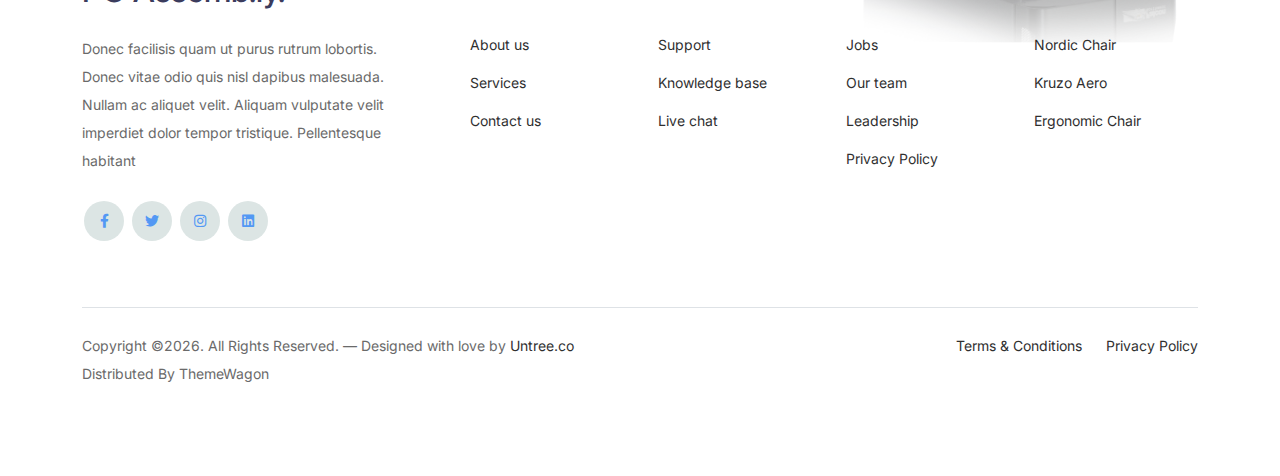
==== commit a8d52230: "some graphic changes" ====
--- a/about.html
+++ b/about.html
@@ -37,7 +37,6 @@
 						<li><a class="nav-link" href="shop.html">Shop</a></li>
 						<li class="active"><a class="nav-link" href="about.html">About us</a></li>
 						<li><a class="nav-link" href="services.html">Services</a></li>
-						<li><a class="nav-link" href="blog.html">Blog</a></li>
 						<li><a class="nav-link" href="contact.html">Contact us</a></li>
 					</ul>
 
@@ -188,7 +187,6 @@
 								<ul class="list-unstyled">
 									<li><a href="#">About us</a></li>
 									<li><a href="#">Services</a></li>
-									<li><a href="#">Blog</a></li>
 									<li><a href="#">Contact us</a></li>
 								</ul>
 							</div>
--- a/css/style.css
+++ b/css/style.css
@@ -61,7 +61,7 @@
         bottom: 0;
         left: 8px;
         right: 8px;
-        background: #f9bf29;
+        background: #29d3f9;
         height: 5px;
         opacity: 1;
         visibility: visible;
@@ -171,18 +171,18 @@
     -webkit-box-shadow: none;
     box-shadow: none; }
   .btn.btn-primary {
-    background: #3b3c5d;
-    border-color: #3b3c5d; }
+    background: #559fff;
+    border-color: #559fff; }
     .btn.btn-primary:hover {
-      background: #314d43;
-      border-color: #314d43; }
+      background: #3b3c5d;
+      border-color: #3b3c5d; }
   .btn.btn-secondary {
     color: #2f2f2f;
-    background: #f9bf29;
-    border-color: #f9bf29; }
+    background: #559fff;
+    border-color: #559fff; }
     .btn.btn-secondary:hover {
-      background: #f8b810;
-      border-color: #f8b810; }
+      background: #2c69b9;
+      border-color: #2c69b9; }
   .btn.btn-white-outline {
     background: transparent;
     border-width: 2px;
@@ -607,10 +607,10 @@
       line-height: 40px;
       display: inline-block;
       background: #dce5e4;
-      color: #3b5d50;
+      color: #5398f4;
       border-radius: 50%; }
       .footer-section .custom-social li a:hover {
-        background: #3b5d50;
+        background: #2c69b9;
         color: #ffffff; }
   .footer-section .border-top {
     border-color: #dce5e4; }
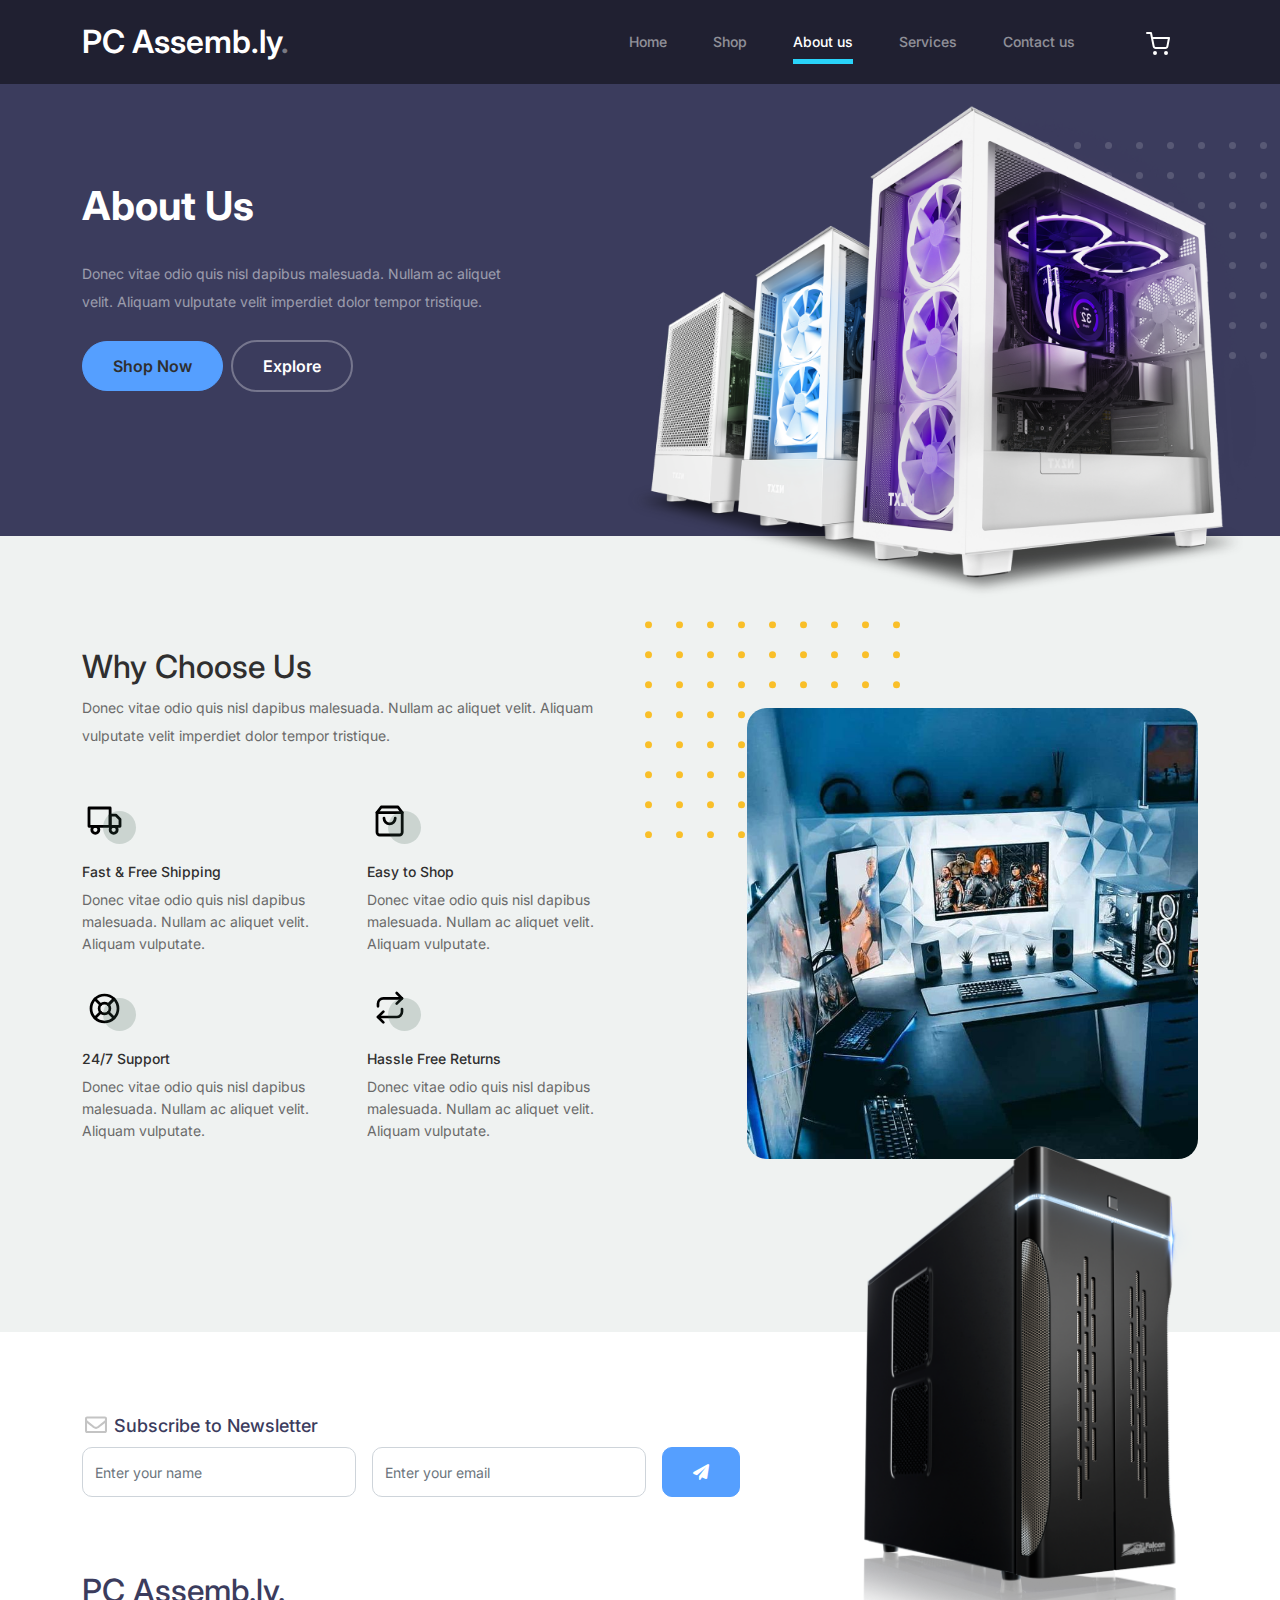
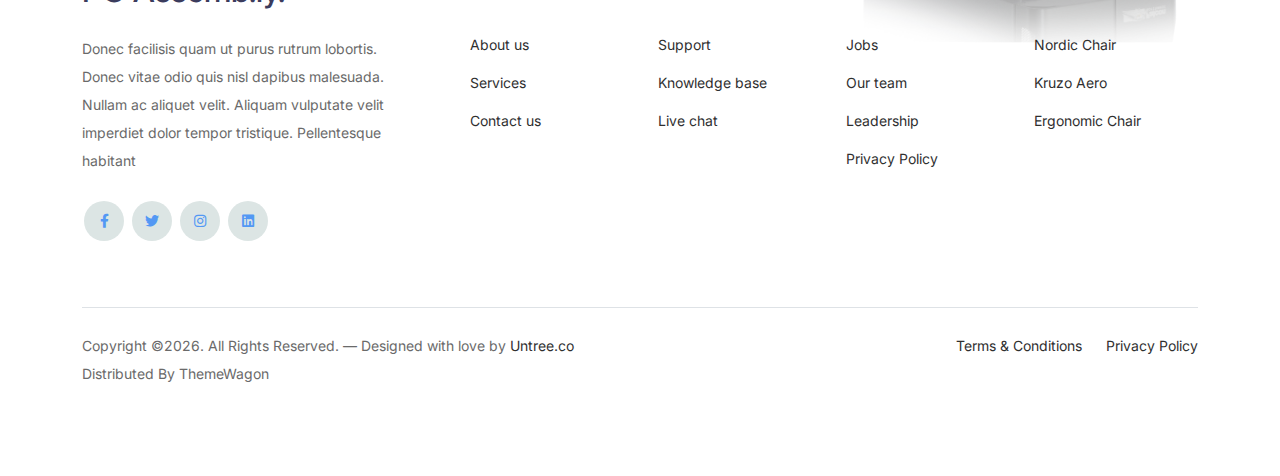
==== commit ce6afc26: "graphic changes 2" ====
--- a/about.html
+++ b/about.html
@@ -4,7 +4,7 @@
   <meta charset="utf-8">
   <meta name="viewport" content="width=device-width, initial-scale=1, shrink-to-fit=no">
   <meta name="author" content="Untree.co">
-  <link rel="shortcut icon" href="favicon.png">
+  <link rel="shortcut icon" href="images/landing.png">
 
   <meta name="description" content="" />
   <meta name="keywords" content="bootstrap, bootstrap4" />
@@ -41,7 +41,6 @@
 					</ul>
 
 					<ul class="custom-navbar-cta navbar-nav mb-2 mb-md-0 ms-5">
-						<li><a class="nav-link" href="#"><img src="images/user.svg"></a></li>
 						<li><a class="nav-link" href="cart.html"><img src="images/cart.svg"></a></li>
 					</ul>
 				</div>
@@ -63,7 +62,7 @@
 						</div>
 						<div class="col-lg-7">
 							<div class="hero-img-wrap">
-								<img src="images/couch.png" class="img-fluid">
+								<img src="images/landing.png" class="img-fluid">
 							</div>
 						</div>
 					</div>
--- a/css/style.css
+++ b/css/style.css
@@ -706,3 +706,14 @@
     height: 50px;
     border-radius: 50%;
     background: rgba(59, 93, 80, 0.2); }
+
+    #categorySelector {
+      max-width: 300px;
+      margin: 20px  20px;
+      float: right;
+    }
+    .product-grid {
+      display: flex;
+      flex-wrap: wrap;
+      gap: 20px;
+    }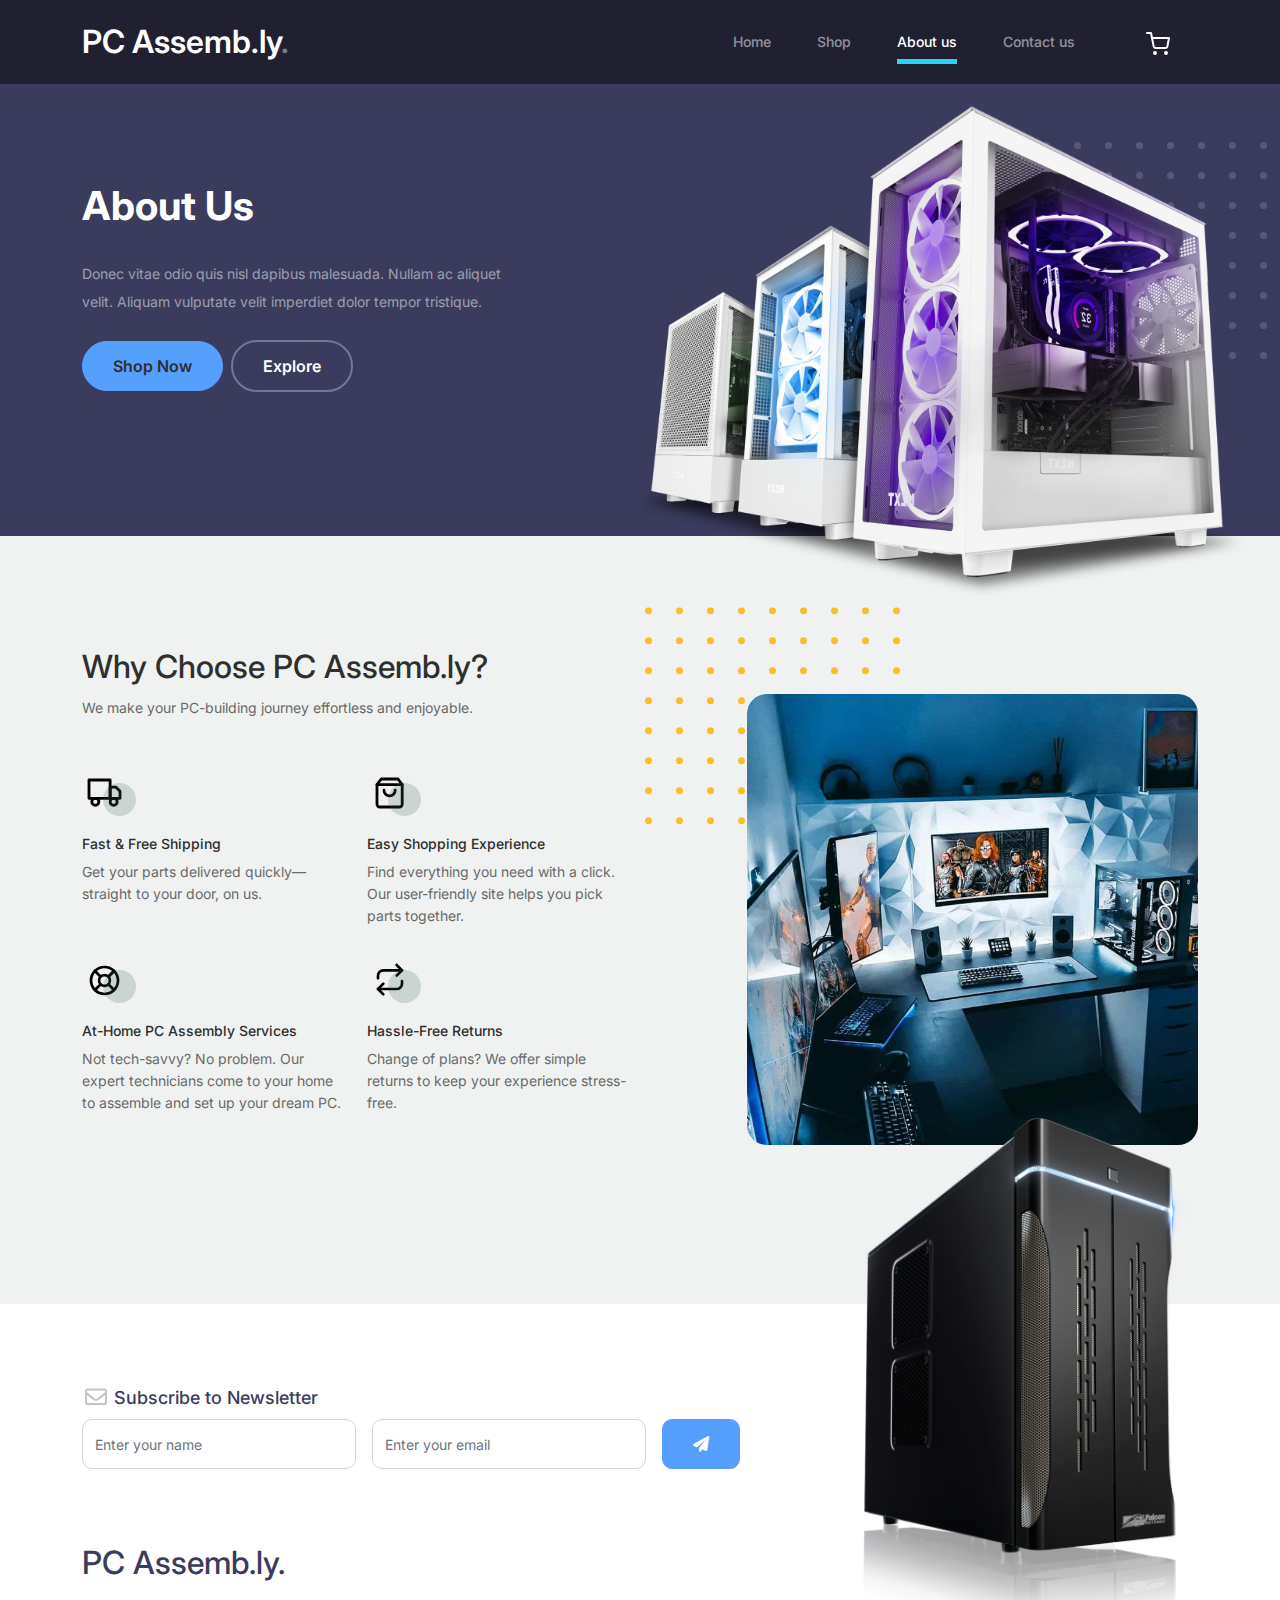
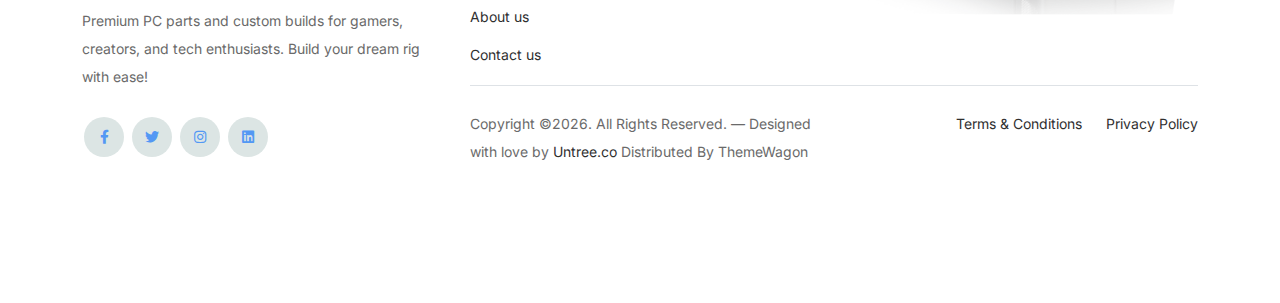
==== commit f0ac9713: "finished" ====
--- a/about.html
+++ b/about.html
@@ -36,7 +36,6 @@
 						</li>
 						<li><a class="nav-link" href="shop.html">Shop</a></li>
 						<li class="active"><a class="nav-link" href="about.html">About us</a></li>
-						<li><a class="nav-link" href="services.html">Services</a></li>
 						<li><a class="nav-link" href="contact.html">Contact us</a></li>
 					</ul>
 
@@ -77,8 +76,8 @@
 			<div class="container">
 				<div class="row justify-content-between align-items-center">
 					<div class="col-lg-6">
-						<h2 class="section-title">Why Choose Us</h2>
-						<p>Donec vitae odio quis nisl dapibus malesuada. Nullam ac aliquet velit. Aliquam vulputate velit imperdiet dolor tempor tristique.</p>
+						<h2 class="section-title">Why Choose PC Assemb.ly?</h2>
+						<p>We make your PC-building journey effortless and enjoyable.</p>
 
 						<div class="row my-5">
 							<div class="col-6 col-md-6">
@@ -87,7 +86,7 @@
 										<img src="images/truck.svg" alt="Image" class="imf-fluid">
 									</div>
 									<h3>Fast &amp; Free Shipping</h3>
-									<p>Donec vitae odio quis nisl dapibus malesuada. Nullam ac aliquet velit. Aliquam vulputate.</p>
+									<p>Get your parts delivered quickly—straight to your door, on us.</p>
 								</div>
 							</div>
 
@@ -96,8 +95,8 @@
 									<div class="icon">
 										<img src="images/bag.svg" alt="Image" class="imf-fluid">
 									</div>
-									<h3>Easy to Shop</h3>
-									<p>Donec vitae odio quis nisl dapibus malesuada. Nullam ac aliquet velit. Aliquam vulputate.</p>
+									<h3>Easy Shopping Experience</h3>
+									<p>Find everything you need with a click. Our user-friendly site helps you pick parts together.</p>
 								</div>
 							</div>
 
@@ -106,8 +105,8 @@
 									<div class="icon">
 										<img src="images/support.svg" alt="Image" class="imf-fluid">
 									</div>
-									<h3>24/7 Support</h3>
-									<p>Donec vitae odio quis nisl dapibus malesuada. Nullam ac aliquet velit. Aliquam vulputate.</p>
+									<h3>At-Home PC Assembly Services</h3>
+									<p>Not tech-savvy? No problem. Our expert technicians come to your home to assemble and set up your dream PC.</p>
 								</div>
 							</div>
 
@@ -116,8 +115,8 @@
 									<div class="icon">
 										<img src="images/return.svg" alt="Image" class="imf-fluid">
 									</div>
-									<h3>Hassle Free Returns</h3>
-									<p>Donec vitae odio quis nisl dapibus malesuada. Nullam ac aliquet velit. Aliquam vulputate.</p>
+									<h3>Hassle-Free Returns</h3>
+									<p>Change of plans? We offer simple returns to keep your experience stress-free.</p>
 								</div>
 							</div>
 
@@ -170,7 +169,7 @@
 				<div class="row g-5 mb-5">
 					<div class="col-lg-4">
 						<div class="mb-4 footer-logo-wrap"><a href="#" class="footer-logo">PC Assemb.ly<span>.</span></a></div>
-						<p class="mb-4">Donec facilisis quam ut purus rutrum lobortis. Donec vitae odio quis nisl dapibus malesuada. Nullam ac aliquet velit. Aliquam vulputate velit imperdiet dolor tempor tristique. Pellentesque habitant</p>
+						<p class="mb-4">Premium PC parts and custom builds for gamers, creators, and tech enthusiasts. Build your dream rig with ease!</p>
 
 						<ul class="list-unstyled custom-social">
 							<li><a href="#"><span class="fa fa-brands fa-facebook-f"></span></a></li>
@@ -185,37 +184,10 @@
 							<div class="col-6 col-sm-6 col-md-3">
 								<ul class="list-unstyled">
 									<li><a href="#">About us</a></li>
-									<li><a href="#">Services</a></li>
 									<li><a href="#">Contact us</a></li>
 								</ul>
 							</div>
 
-							<div class="col-6 col-sm-6 col-md-3">
-								<ul class="list-unstyled">
-									<li><a href="#">Support</a></li>
-									<li><a href="#">Knowledge base</a></li>
-									<li><a href="#">Live chat</a></li>
-								</ul>
-							</div>
-
-							<div class="col-6 col-sm-6 col-md-3">
-								<ul class="list-unstyled">
-									<li><a href="#">Jobs</a></li>
-									<li><a href="#">Our team</a></li>
-									<li><a href="#">Leadership</a></li>
-									<li><a href="#">Privacy Policy</a></li>
-								</ul>
-							</div>
-
-							<div class="col-6 col-sm-6 col-md-3">
-								<ul class="list-unstyled">
-									<li><a href="#">Nordic Chair</a></li>
-									<li><a href="#">Kruzo Aero</a></li>
-									<li><a href="#">Ergonomic Chair</a></li>
-								</ul>
-							</div>
-						</div>
-					</div>
 
 				</div>
 
--- a/css/style.css
+++ b/css/style.css
@@ -709,11 +709,20 @@
 
     #categorySelector {
       max-width: 300px;
-      margin: 20px  20px;
       float: right;
     }
+    #categorySelector{
+      margin: 100px 20px  0px 20px;
+    }
+
     .product-grid {
       display: flex;
       flex-wrap: wrap;
       gap: 20px;
+    }
+
+    .row.mb-4 {
+      display: flex;
+      flex-wrap: wrap;
+      justify-content: flex-end;
     }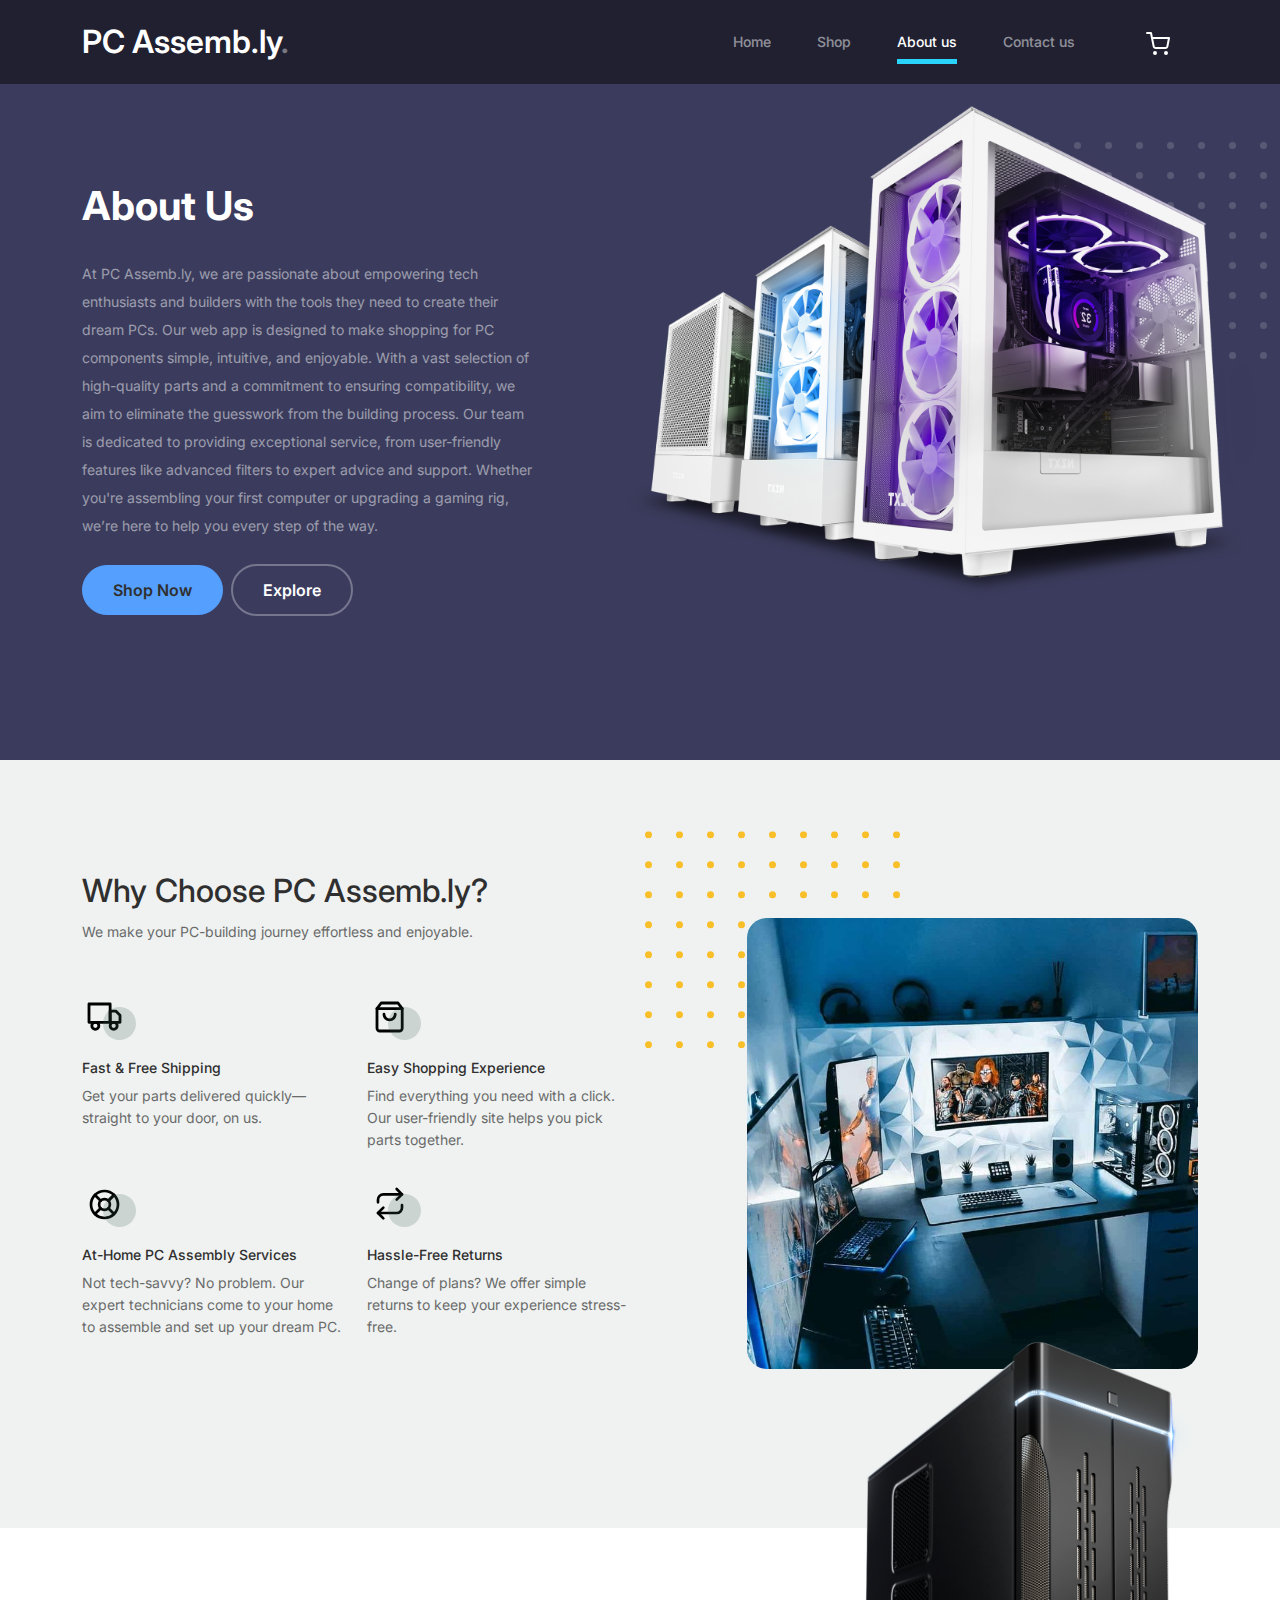
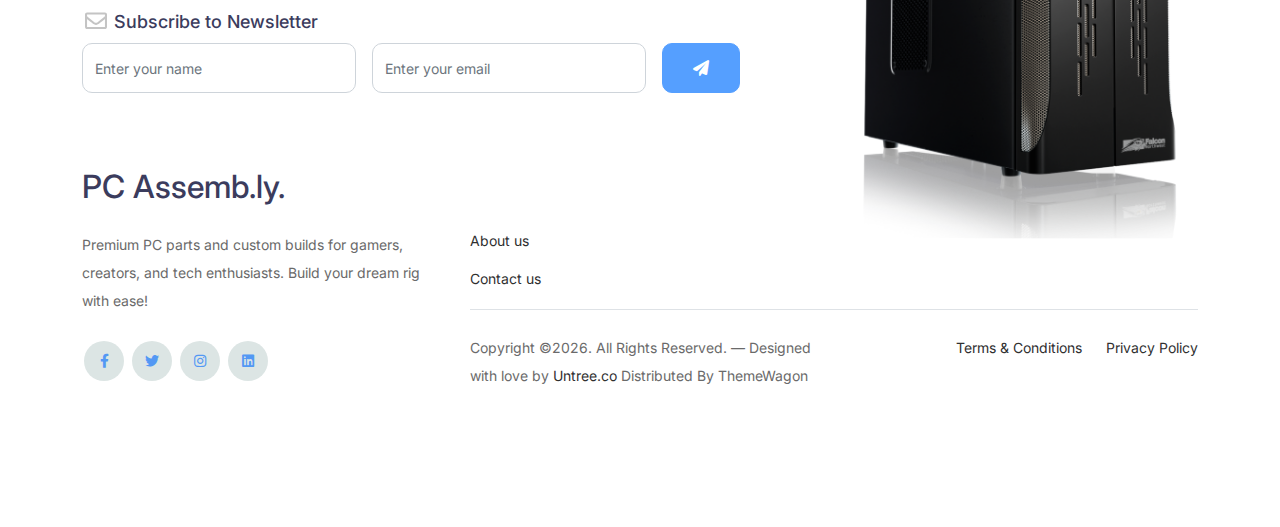
==== commit d713754f: "Functionalities Fix" ====
--- a/about.html
+++ b/about.html
@@ -55,8 +55,8 @@
 						<div class="col-lg-5">
 							<div class="intro-excerpt">
 								<h1>About Us</h1>
-								<p class="mb-4">Donec vitae odio quis nisl dapibus malesuada. Nullam ac aliquet velit. Aliquam vulputate velit imperdiet dolor tempor tristique.</p>
-								<p><a href="" class="btn btn-secondary me-2">Shop Now</a><a href="#" class="btn btn-white-outline">Explore</a></p>
+								<p class="mb-4">At PC Assemb.ly, we are passionate about empowering tech enthusiasts and builders with the tools they need to create their dream PCs. Our web app is designed to make shopping for PC components simple, intuitive, and enjoyable. With a vast selection of high-quality parts and a commitment to ensuring compatibility, we aim to eliminate the guesswork from the building process. Our team is dedicated to providing exceptional service, from user-friendly features like advanced filters to expert advice and support. Whether you're assembling your first computer or upgrading a gaming rig, we’re here to help you every step of the way.</p>
+								<p><a href="shop.html" class="btn btn-secondary me-2">Shop Now</a><a href="index.html" class="btn btn-white-outline">Explore</a></p>
 							</div>
 						</div>
 						<div class="col-lg-7">
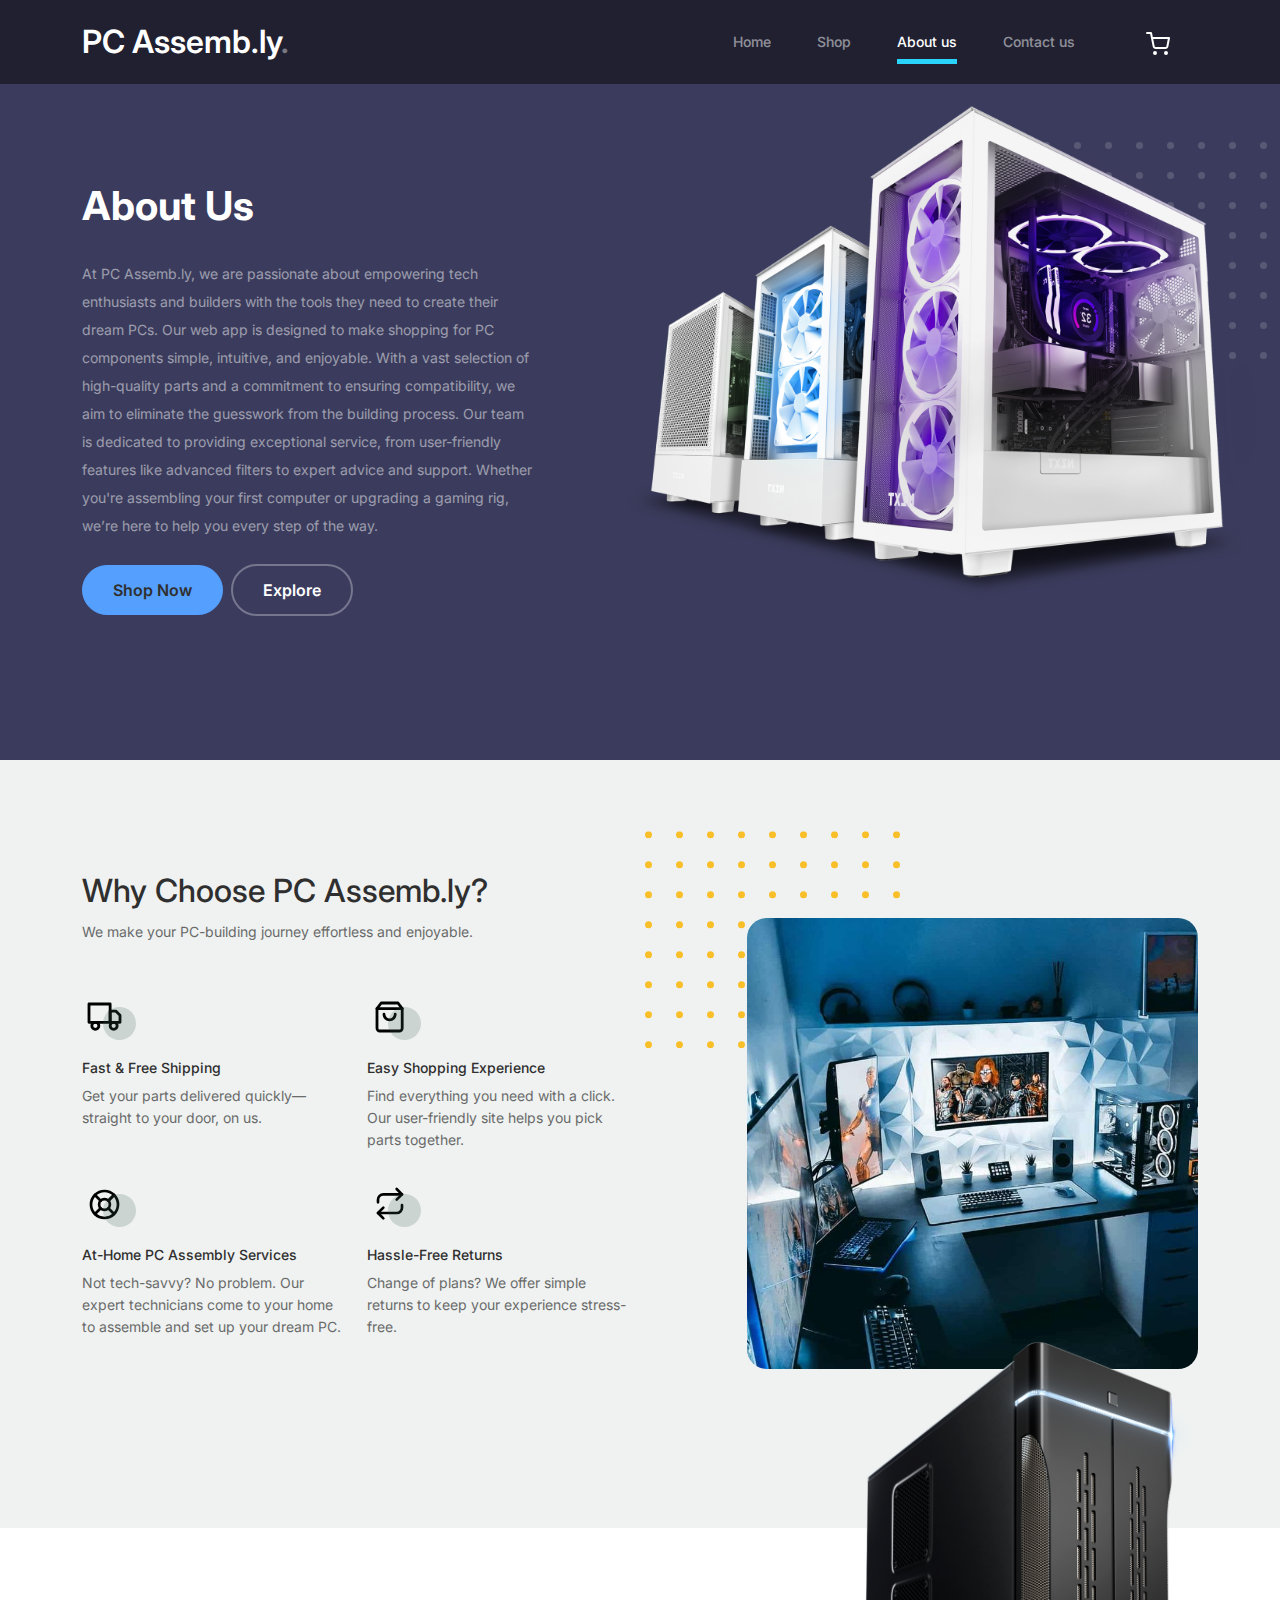
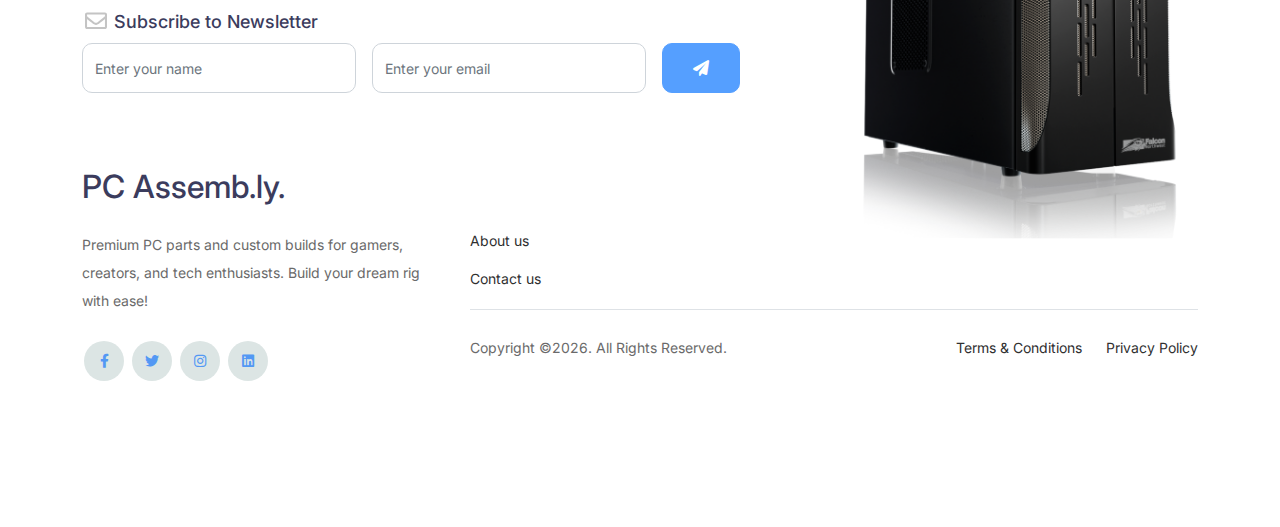
==== commit 0909a262: "merge conflict fix 2" ====
--- a/about.html
+++ b/about.html
@@ -187,14 +187,12 @@
 									<li><a href="#">Contact us</a></li>
 								</ul>
 							</div>
-
-
 				</div>
 
 				<div class="border-top copyright">
 					<div class="row pt-4">
 						<div class="col-lg-6">
-							<p class="mb-2 text-center text-lg-start">Copyright &copy;<script>document.write(new Date().getFullYear());</script>. All Rights Reserved. &mdash; Designed with love by <a href="https://untree.co">Untree.co</a> Distributed By <a hreff="https://themewagon.com">ThemeWagon</a>  <!-- License information: https://untree.co/license/ -->
+							<p class="mb-2 text-center text-lg-start">Copyright &copy;<script>document.write(new Date().getFullYear());</script>. All Rights Reserved. </a>  <!-- License information: https://untree.co/license/ -->
             </p>
 						</div>
 
